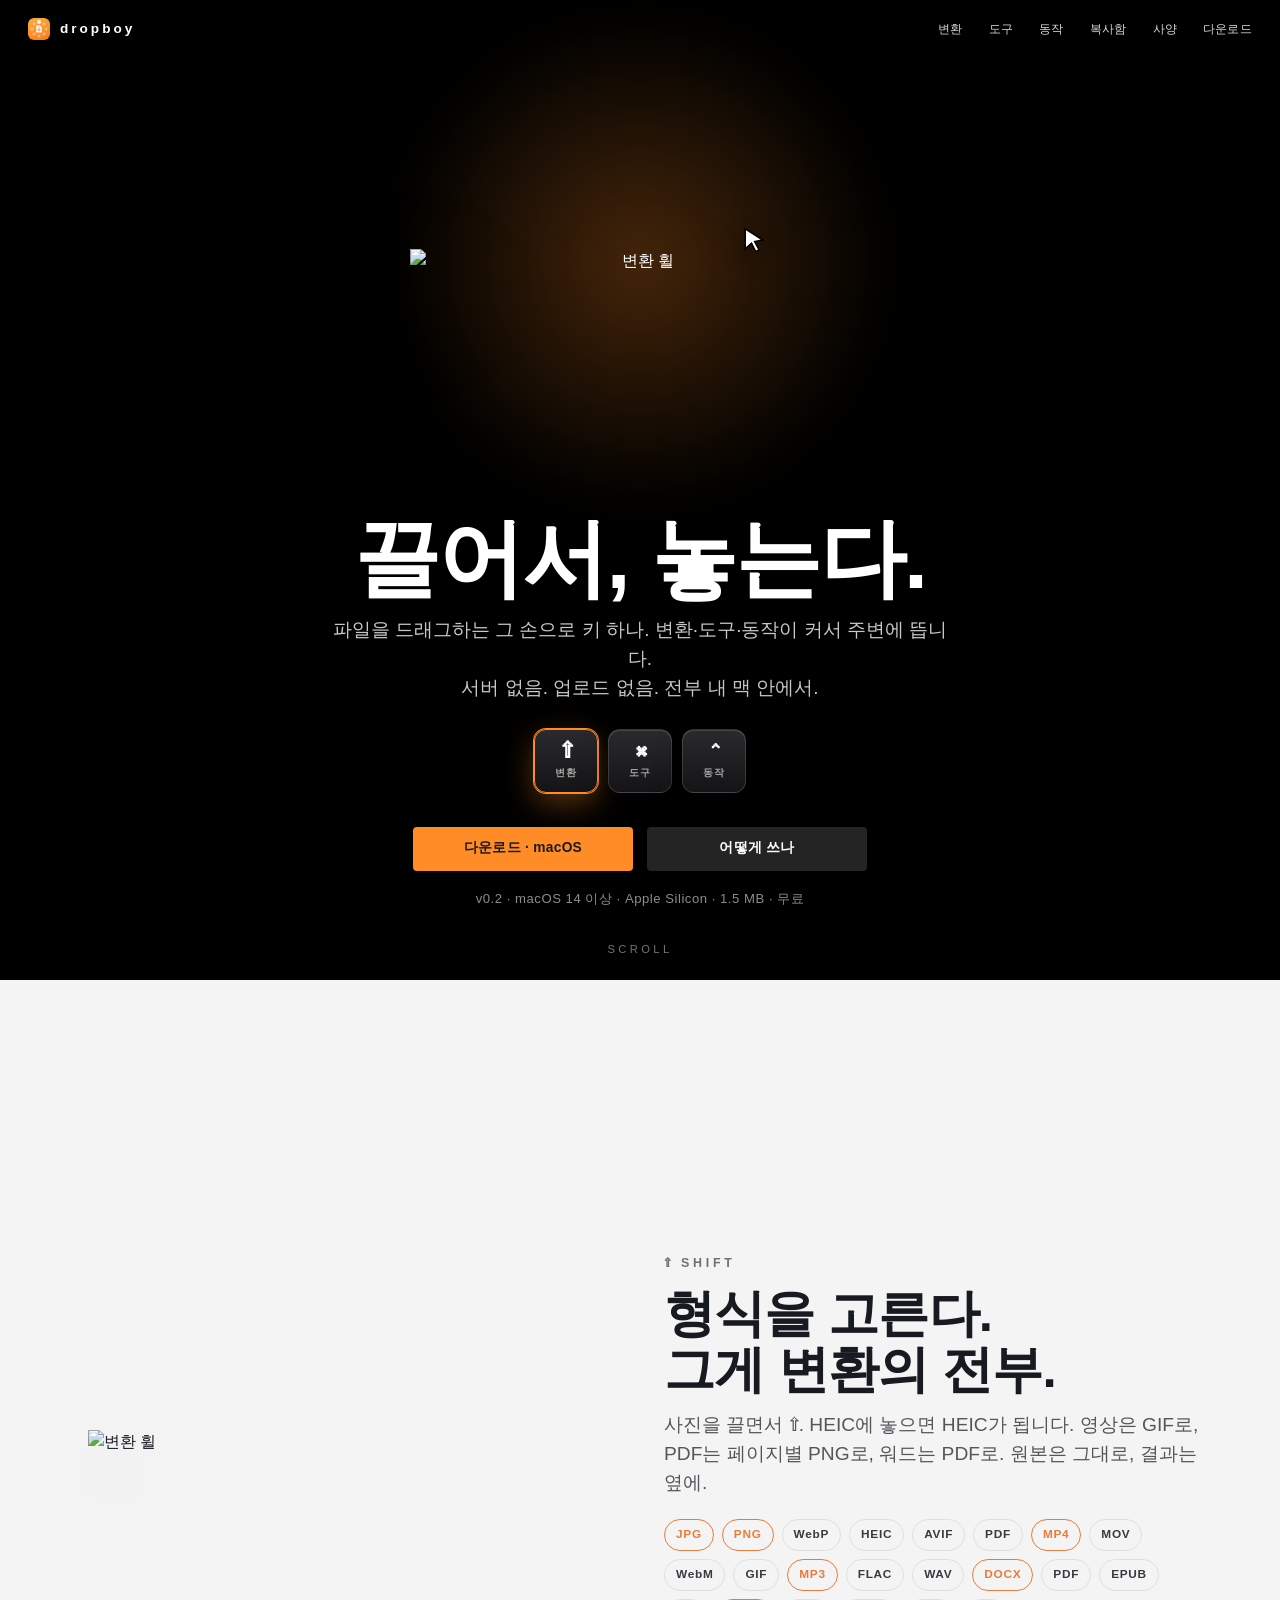
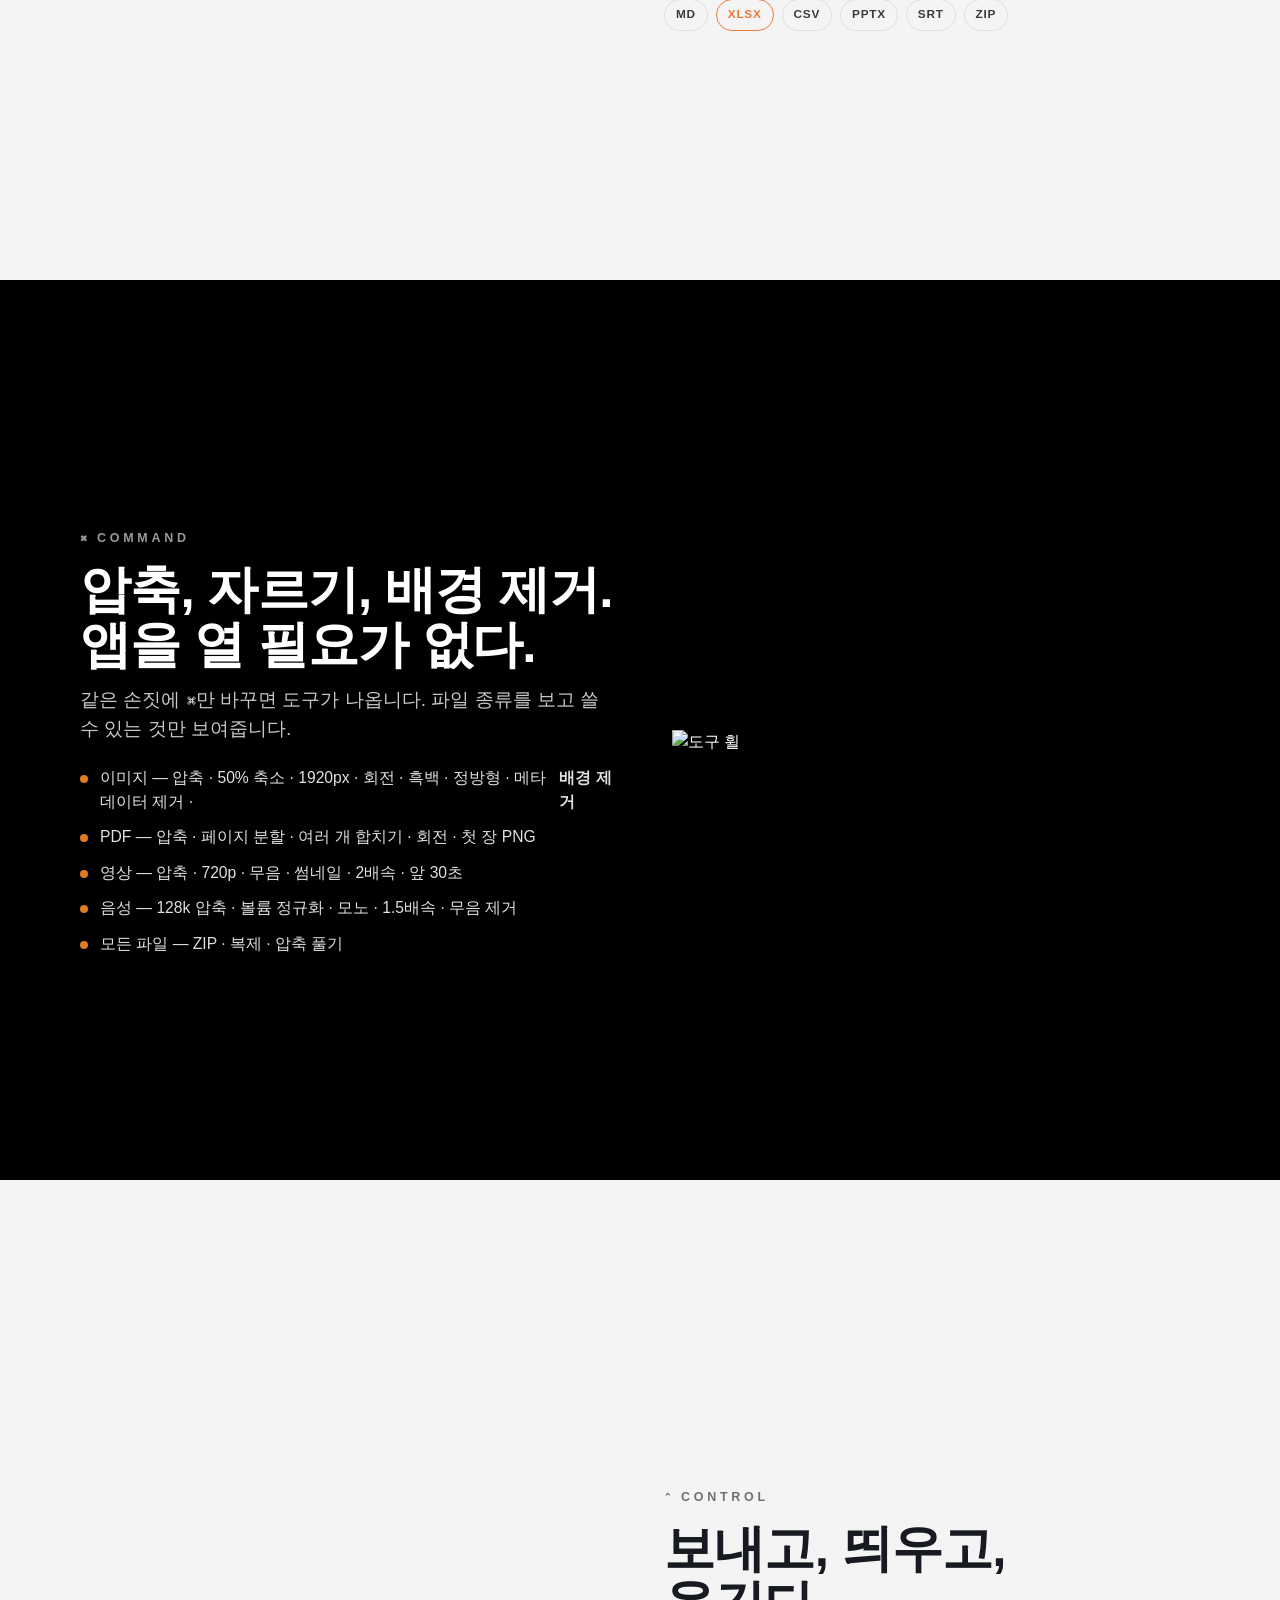
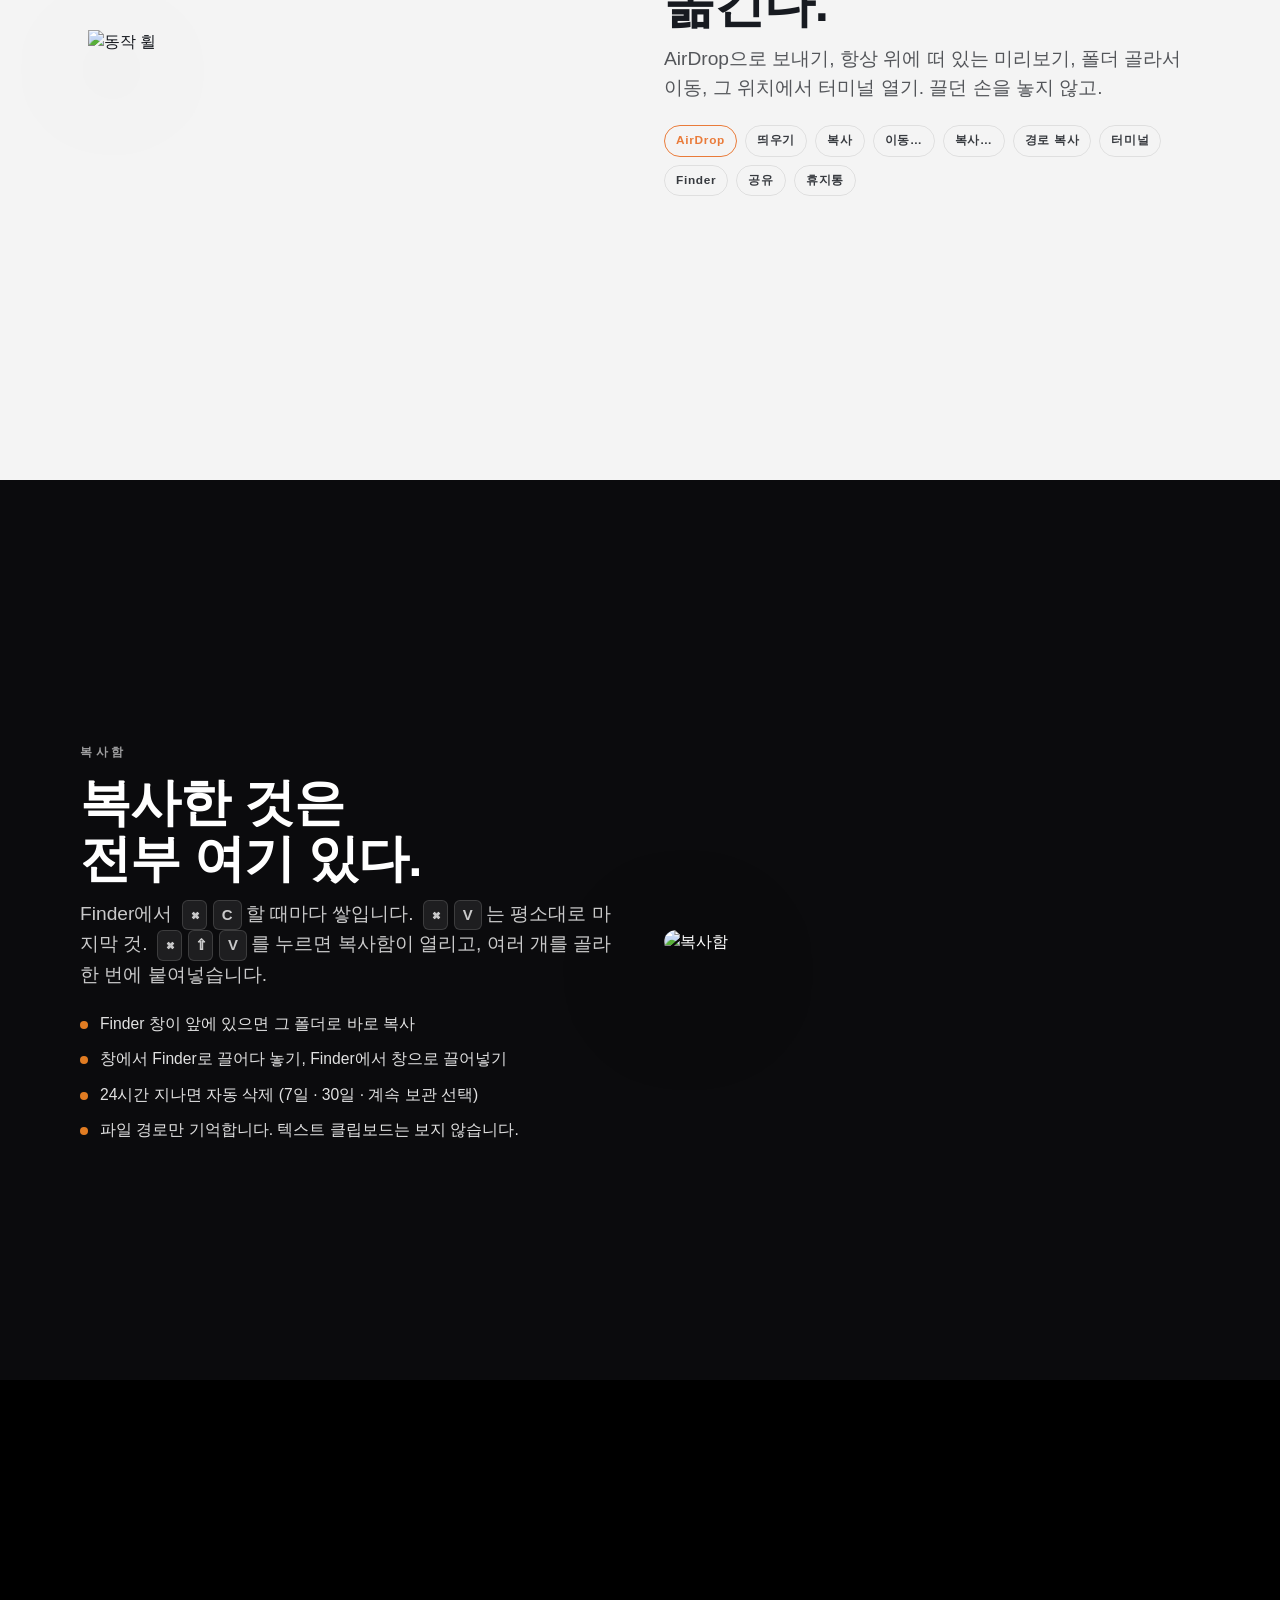
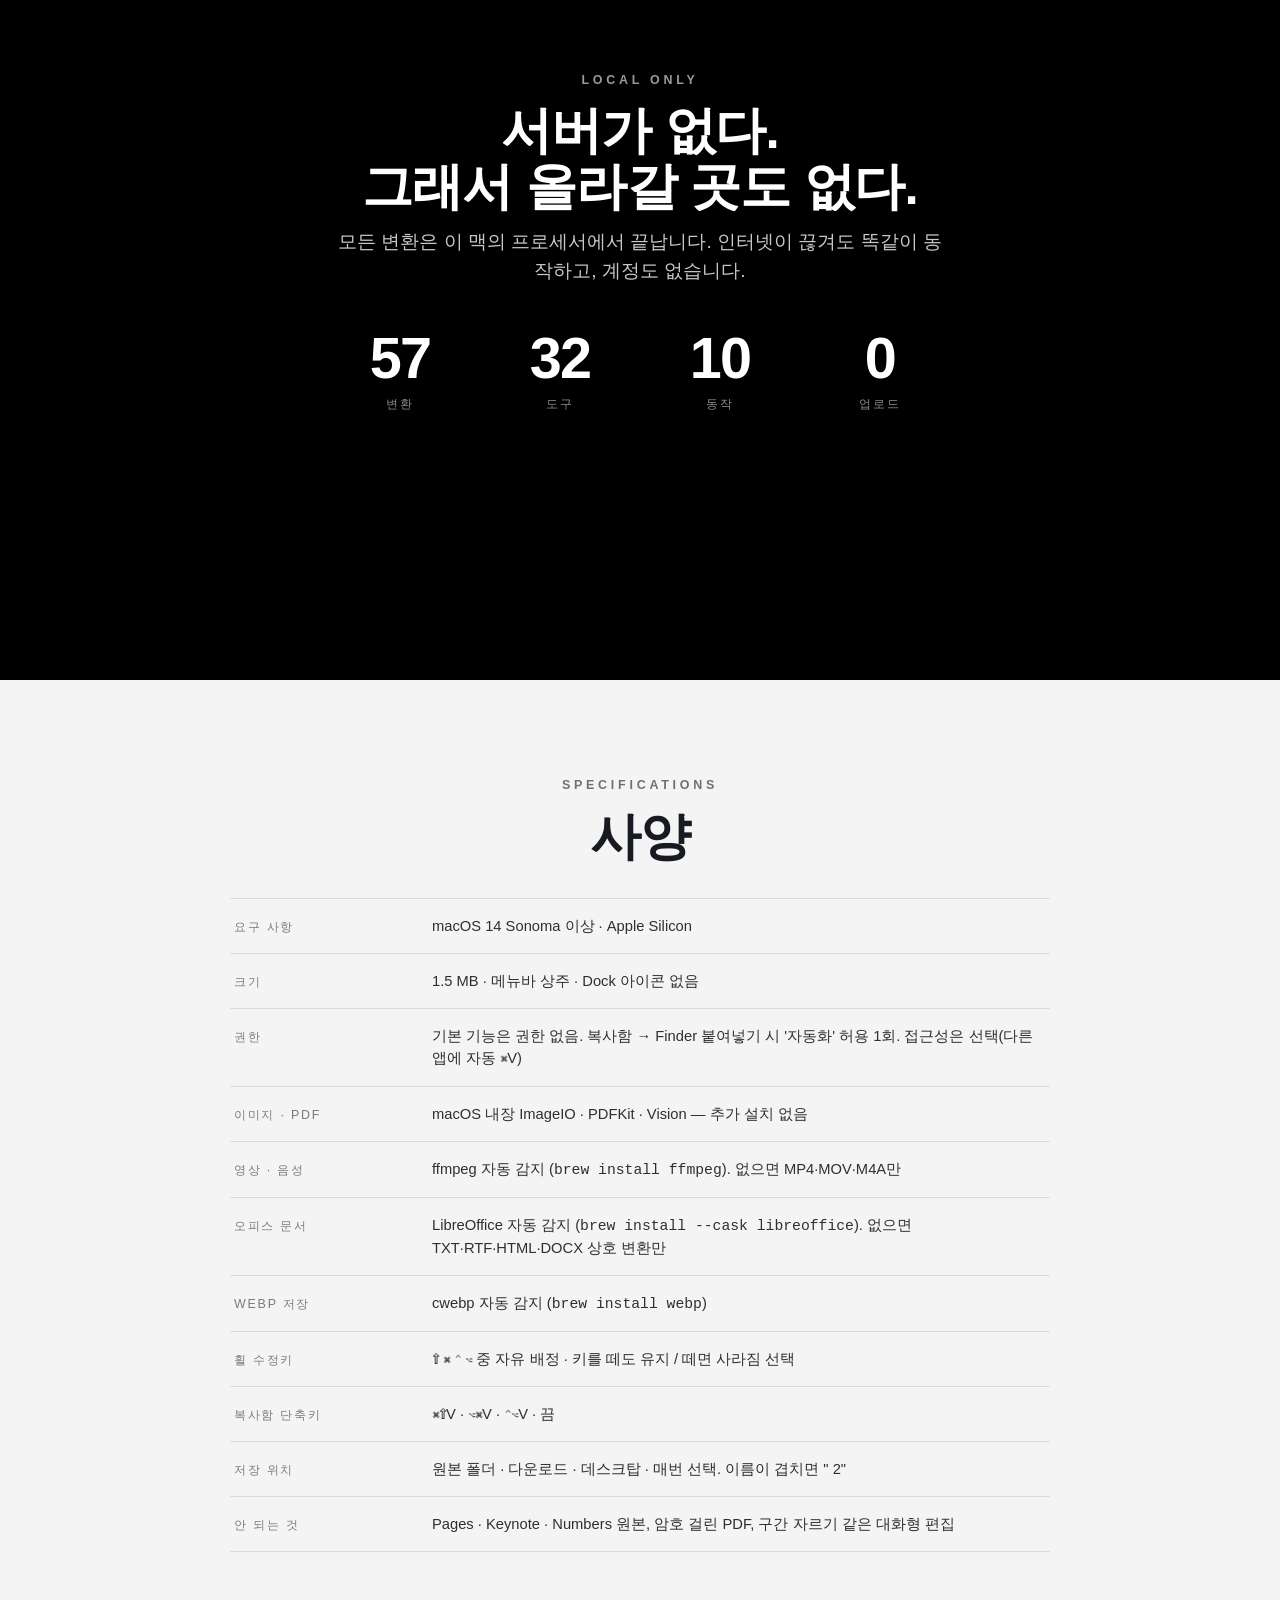
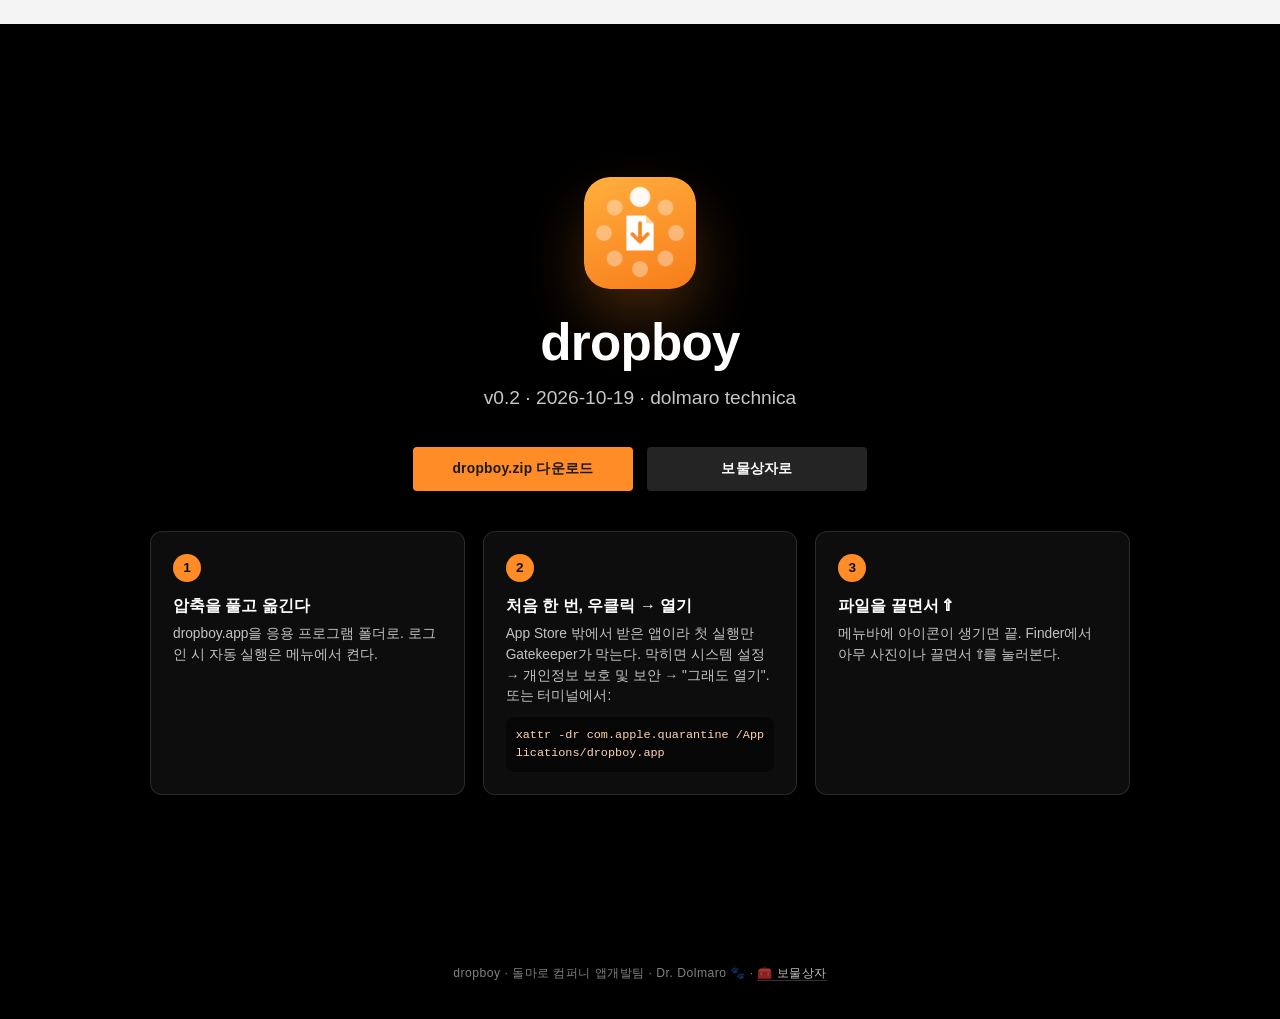
==== dropboy/index.html @ ef018e93 "add dropboy/index.html" ====
<!DOCTYPE html>
<html lang="ko">
<head>
<meta charset="UTF-8">
<meta name="viewport" content="width=device-width, initial-scale=1.0">
<meta name="robots" content="noindex">
<title>dropboy — 끌어서, 놓는다</title>
<meta name="description" content="파일을 끌면서 키 하나. 변환·도구·동작이 커서 주변에 뜨는 macOS 앱. 전부 내 맥 안에서.">
<link rel="icon" href="icon.png">
<style>
:root{
  --bg:#000;--bg2:#0b0b0d;--paper:#f4f4f4;--ink:#171a20;--ink-soft:#5c5e62;--white:#fff;--white-soft:rgba(255,255,255,.72);
  --accent:#ff8c26;--accent-deep:#e8671a;--line:rgba(255,255,255,.12);--line-dark:rgba(0,0,0,.1);
  --radius:4px;
}
*{box-sizing:border-box;margin:0;padding:0}
html{scroll-behavior:smooth}
body{font-family:-apple-system,BlinkMacSystemFont,"Apple SD Gothic Neo","Pretendard","Helvetica Neue",Arial,sans-serif;background:var(--bg);color:var(--white);-webkit-font-smoothing:antialiased;line-height:1.5;overflow-x:hidden}
a{color:inherit;text-decoration:none}
img{display:block;max-width:100%}

/* nav */
nav{position:fixed;top:0;left:0;right:0;z-index:50;display:flex;align-items:center;justify-content:space-between;padding:18px 28px;mix-blend-mode:difference;color:#fff}
nav .brand{font-weight:600;letter-spacing:.22em;font-size:.85rem;text-transform:lowercase;display:flex;align-items:center;gap:10px}
nav .brand img{width:22px;height:22px;border-radius:6px;mix-blend-mode:normal}
nav .links{display:flex;gap:26px;font-size:.78rem;font-weight:500;letter-spacing:.02em}
nav .links a{opacity:.85}nav .links a:hover{opacity:1}
@media(max-width:720px){nav .links{display:none}}

/* sections */
section{position:relative;min-height:100vh;min-height:100svh;display:flex;flex-direction:column;align-items:center;justify-content:center;padding:96px 24px 72px;text-align:center;overflow:hidden}
section.light{background:var(--paper);color:var(--ink)}
section.dark{background:var(--bg)}
section.dark2{background:var(--bg2)}
.eyebrow{font-size:.78rem;letter-spacing:.3em;text-transform:uppercase;font-weight:600;opacity:.6;margin-bottom:14px}
h1{font-size:clamp(2.6rem,7vw,5.4rem);font-weight:600;letter-spacing:-.02em;line-height:1.02}
h2{font-size:clamp(1.9rem,4.4vw,3.2rem);font-weight:600;letter-spacing:-.015em;line-height:1.08}
.sub{font-size:clamp(1rem,1.6vw,1.2rem);font-weight:400;opacity:.78;margin-top:14px;max-width:620px}
.light .sub{opacity:.72}
.meta{margin-top:18px;font-size:.82rem;letter-spacing:.04em;opacity:.55}

/* buttons */
.btns{display:flex;gap:14px;margin-top:34px;flex-wrap:wrap;justify-content:center}
.btn{display:inline-flex;align-items:center;justify-content:center;min-width:220px;height:44px;padding:0 26px;border-radius:var(--radius);font-size:.86rem;font-weight:600;letter-spacing:.02em;transition:transform .15s ease,background .15s ease,opacity .15s ease}
.btn:hover{transform:translateY(-1px)}
.btn.primary{background:var(--accent);color:#1a1a1a}.btn.primary:hover{background:#ffa14d}
.btn.ghost{background:rgba(255,255,255,.14);color:#fff;backdrop-filter:blur(8px)}.btn.ghost:hover{background:rgba(255,255,255,.22)}
.light .btn.ghost{background:rgba(23,26,32,.08);color:var(--ink)}.light .btn.ghost:hover{background:rgba(23,26,32,.14)}
.light .btn.primary{color:#fff;background:var(--accent-deep)}

/* hero */
#hero{justify-content:flex-start;padding-top:0}
#hero .stage{position:relative;width:100%;max-width:1100px;height:58vh;min-height:360px;display:flex;align-items:center;justify-content:center}
#hero .glow{position:absolute;inset:auto;width:60vmin;height:60vmin;border-radius:50%;background:radial-gradient(circle,rgba(255,140,38,.28),rgba(255,140,38,0) 65%);filter:blur(20px);animation:breathe 6s ease-in-out infinite}
#hero .wheel{width:min(62vmin,460px);filter:drop-shadow(0 40px 60px rgba(0,0,0,.6));animation:float 7s ease-in-out infinite}
#hero .cursor{position:absolute;width:30px;height:30px;left:calc(50% + 11vmin);top:calc(50% - 4vmin);filter:drop-shadow(0 6px 10px rgba(0,0,0,.5));animation:float 7s ease-in-out infinite}
#hero .copy{margin-top:-8px}
#hero .keys{display:flex;gap:10px;justify-content:center;margin-top:26px}
.key{display:inline-flex;flex-direction:column;align-items:center;justify-content:center;width:64px;height:64px;border-radius:12px;background:linear-gradient(180deg,#2a2a2e,#141416);border:1px solid rgba(255,255,255,.14);box-shadow:0 10px 24px rgba(0,0,0,.5),inset 0 1px 0 rgba(255,255,255,.12);font-weight:600}
.key b{font-size:1.4rem;line-height:1}.key span{font-size:.62rem;letter-spacing:.14em;opacity:.6;margin-top:4px}
.key.on{border-color:var(--accent);box-shadow:0 0 0 1px var(--accent),0 10px 30px rgba(255,140,38,.35)}
.scrollhint{position:absolute;bottom:22px;left:50%;transform:translateX(-50%);font-size:.7rem;letter-spacing:.3em;opacity:.45;animation:nudge 2s ease-in-out infinite}
@keyframes float{0%,100%{transform:translateY(0)}50%{transform:translateY(-14px)}}
@keyframes breathe{0%,100%{transform:scale(1);opacity:.8}50%{transform:scale(1.15);opacity:1}}
@keyframes nudge{0%,100%{transform:translate(-50%,0)}50%{transform:translate(-50%,6px)}}

/* feature rows */
.row{display:grid;grid-template-columns:1fr 1fr;gap:48px;align-items:center;max-width:1120px;width:100%;text-align:left}
.row.flip .art{order:2}
.row .art{display:flex;justify-content:center}
.row .art img{width:min(100%,520px);filter:drop-shadow(0 30px 50px rgba(0,0,0,.55))}
.light .row .art img{filter:drop-shadow(0 30px 50px rgba(0,0,0,.25))}
.row .txt .eyebrow{text-align:left}
.chips{display:flex;flex-wrap:wrap;gap:8px;margin-top:22px}
.chip{font-size:.74rem;font-weight:600;letter-spacing:.06em;padding:6px 11px;border-radius:999px;border:1px solid var(--line);opacity:.85}
.light .chip{border-color:var(--line-dark)}
.chip.hot{border-color:var(--accent);color:var(--accent)}
.light .chip.hot{color:var(--accent-deep);border-color:var(--accent-deep)}
.list{margin-top:22px;display:grid;gap:12px;font-size:.98rem}
.list li{list-style:none;display:flex;gap:12px;align-items:flex-start;opacity:.88}
.list li::before{content:"";flex:none;width:8px;height:8px;border-radius:50%;background:var(--accent);margin-top:9px}
@media(max-width:860px){.row{grid-template-columns:1fr;gap:28px;text-align:center}.row.flip .art{order:0}.row .txt .eyebrow{text-align:center}.chips,.btns{justify-content:center}.list li{justify-content:center;text-align:left}}

/* shelf section */
#shelf .art img{width:min(100%,640px);border-radius:14px;filter:drop-shadow(0 30px 60px rgba(0,0,0,.6))}
.combo{display:inline-flex;gap:6px;align-items:center;margin:0 4px;vertical-align:middle}
.combo kbd{font-family:inherit;font-size:.78em;font-weight:600;padding:3px 8px;border-radius:6px;background:rgba(255,255,255,.1);border:1px solid rgba(255,255,255,.18)}
.light .combo kbd{background:rgba(0,0,0,.06);border-color:rgba(0,0,0,.14)}

/* stats */
.stats{display:grid;grid-template-columns:repeat(4,1fr);gap:20px;max-width:980px;width:100%;margin-top:44px}
.stat b{display:block;font-size:clamp(2.2rem,5vw,3.6rem);font-weight:600;letter-spacing:-.03em;line-height:1}
.stat span{display:block;margin-top:8px;font-size:.78rem;letter-spacing:.16em;text-transform:uppercase;opacity:.55}
@media(max-width:640px){.stats{grid-template-columns:repeat(2,1fr)}}

/* spec table */
.spec{max-width:820px;width:100%;margin-top:34px;text-align:left;border-top:1px solid var(--line)}
.light .spec{border-color:var(--line-dark)}
.spec div{display:grid;grid-template-columns:180px 1fr;gap:18px;padding:16px 4px;border-bottom:1px solid var(--line);font-size:.92rem}
.light .spec div{border-color:var(--line-dark)}
.spec dt{opacity:.55;font-size:.78rem;letter-spacing:.14em;text-transform:uppercase;padding-top:3px}
.spec dd{opacity:.9}
@media(max-width:560px){.spec div{grid-template-columns:1fr;gap:4px}}

/* install */
.steps{display:grid;grid-template-columns:repeat(3,1fr);gap:18px;max-width:980px;width:100%;margin-top:40px;text-align:left}
.step{padding:22px;border-radius:12px;background:rgba(255,255,255,.05);border:1px solid var(--line)}
.step i{font-style:normal;display:inline-block;width:28px;height:28px;border-radius:50%;background:var(--accent);color:#111;font-weight:700;text-align:center;line-height:28px;font-size:.85rem}
.step h4{margin:12px 0 6px;font-size:1rem}
.step p{font-size:.86rem;opacity:.75}
.step code{display:block;margin-top:10px;font-size:.74rem;padding:10px;border-radius:8px;background:rgba(0,0,0,.5);color:#ffd4ad;word-break:break-all;user-select:all}
@media(max-width:800px){.steps{grid-template-columns:1fr}}

/* reveal */
.reveal{opacity:0;transform:translateY(22px);transition:opacity .8s ease,transform .8s ease}
.reveal.in{opacity:1;transform:none}

footer{background:#000;color:rgba(255,255,255,.5);font-size:.76rem;text-align:center;padding:40px 24px;letter-spacing:.04em}
footer a{color:rgba(255,255,255,.75);border-bottom:1px solid rgba(255,255,255,.2)}
</style>
</head>
<body>

<nav>
  <a class="brand" href="#hero"><img src="icon.png" alt="">dropboy</a>
  <div class="links">
    <a href="#convert">변환</a><a href="#tools">도구</a><a href="#actions">동작</a><a href="#shelf">복사함</a><a href="#spec">사양</a><a href="#download">다운로드</a>
  </div>
</nav>

<section id="hero" class="dark">
  <div class="stage">
    <div class="glow"></div>
    <img class="wheel" src="wheel_convert.png" alt="변환 휠">
    <svg class="cursor" viewBox="0 0 24 24" fill="#fff" stroke="#000" stroke-width="1.2"><path d="M5 3l14 9-6.5 1.2L16 20l-2.6 1.2-3.4-6.7L5 19z"/></svg>
  </div>
  <div class="copy">
    <h1>끌어서, 놓는다.</h1>
    <p class="sub">파일을 드래그하는 그 손으로 키 하나. 변환·도구·동작이 커서 주변에 뜹니다.<br>서버 없음. 업로드 없음. 전부 내 맥 안에서.</p>
    <div class="keys">
      <div class="key on"><b>⇧</b><span>변환</span></div>
      <div class="key"><b>⌘</b><span>도구</span></div>
      <div class="key"><b>⌃</b><span>동작</span></div>
    </div>
    <div class="btns">
      <a class="btn primary" href="dropboy.zip" download>다운로드 · macOS</a>
      <a class="btn ghost" href="#convert">어떻게 쓰나</a>
    </div>
    <div class="meta">v0.2 · macOS 14 이상 · Apple Silicon · 1.5 MB · 무료</div>
  </div>
  <div class="scrollhint">SCROLL</div>
</section>

<section id="convert" class="light">
  <div class="row reveal">
    <div class="art"><img src="wheel_convert.png" alt="변환 휠"></div>
    <div class="txt">
      <div class="eyebrow">⇧ Shift</div>
      <h2>형식을 고른다.<br>그게 변환의 전부.</h2>
      <p class="sub">사진을 끌면서 ⇧. HEIC에 놓으면 HEIC가 됩니다. 영상은 GIF로, PDF는 페이지별 PNG로, 워드는 PDF로. 원본은 그대로, 결과는 옆에.</p>
      <div class="chips">
        <span class="chip hot">JPG</span><span class="chip hot">PNG</span><span class="chip">WebP</span><span class="chip">HEIC</span><span class="chip">AVIF</span><span class="chip">PDF</span>
        <span class="chip hot">MP4</span><span class="chip">MOV</span><span class="chip">WebM</span><span class="chip">GIF</span><span class="chip hot">MP3</span><span class="chip">FLAC</span><span class="chip">WAV</span>
        <span class="chip hot">DOCX</span><span class="chip">PDF</span><span class="chip">EPUB</span><span class="chip">MD</span><span class="chip hot">XLSX</span><span class="chip">CSV</span><span class="chip">PPTX</span><span class="chip">SRT</span><span class="chip">ZIP</span>
      </div>
    </div>
  </div>
</section>

<section id="tools" class="dark">
  <div class="row flip reveal">
    <div class="art"><img src="wheel_tools.png" alt="도구 휠"></div>
    <div class="txt">
      <div class="eyebrow">⌘ Command</div>
      <h2>압축, 자르기, 배경 제거.<br>앱을 열 필요가 없다.</h2>
      <p class="sub">같은 손짓에 ⌘만 바꾸면 도구가 나옵니다. 파일 종류를 보고 쓸 수 있는 것만 보여줍니다.</p>
      <ul class="list">
        <li>이미지 — 압축 · 50% 축소 · 1920px · 회전 · 흑백 · 정방형 · 메타데이터 제거 · <b>배경 제거</b></li>
        <li>PDF — 압축 · 페이지 분할 · 여러 개 합치기 · 회전 · 첫 장 PNG</li>
        <li>영상 — 압축 · 720p · 무음 · 썸네일 · 2배속 · 앞 30초</li>
        <li>음성 — 128k 압축 · 볼륨 정규화 · 모노 · 1.5배속 · 무음 제거</li>
        <li>모든 파일 — ZIP · 복제 · 압축 풀기</li>
      </ul>
    </div>
  </div>
</section>

<section id="actions" class="light">
  <div class="row reveal">
    <div class="art"><img src="wheel_actions.png" alt="동작 휠"></div>
    <div class="txt">
      <div class="eyebrow">⌃ Control</div>
      <h2>보내고, 띄우고,<br>옮긴다.</h2>
      <p class="sub">AirDrop으로 보내기, 항상 위에 떠 있는 미리보기, 폴더 골라서 이동, 그 위치에서 터미널 열기. 끌던 손을 놓지 않고.</p>
      <div class="chips">
        <span class="chip hot">AirDrop</span><span class="chip">띄우기</span><span class="chip">복사</span><span class="chip">이동…</span><span class="chip">복사…</span><span class="chip">경로 복사</span><span class="chip">터미널</span><span class="chip">Finder</span><span class="chip">공유</span><span class="chip">휴지통</span>
      </div>
    </div>
  </div>
</section>

<section id="shelf" class="dark2">
  <div class="row flip reveal">
    <div class="art"><img src="shelf.png" alt="복사함"></div>
    <div class="txt">
      <div class="eyebrow">복사함</div>
      <h2>복사한 것은<br>전부 여기 있다.</h2>
      <p class="sub">Finder에서 <span class="combo"><kbd>⌘</kbd><kbd>C</kbd></span>할 때마다 쌓입니다. <span class="combo"><kbd>⌘</kbd><kbd>V</kbd></span>는 평소대로 마지막 것. <span class="combo"><kbd>⌘</kbd><kbd>⇧</kbd><kbd>V</kbd></span>를 누르면 복사함이 열리고, 여러 개를 골라 한 번에 붙여넣습니다.</p>
      <ul class="list">
        <li>Finder 창이 앞에 있으면 그 폴더로 바로 복사</li>
        <li>창에서 Finder로 끌어다 놓기, Finder에서 창으로 끌어넣기</li>
        <li>24시간 지나면 자동 삭제 (7일 · 30일 · 계속 보관 선택)</li>
        <li>파일 경로만 기억합니다. 텍스트 클립보드는 보지 않습니다.</li>
      </ul>
    </div>
  </div>
</section>

<section id="privacy" class="dark">
  <div class="reveal">
    <div class="eyebrow">Local only</div>
    <h2>서버가 없다.<br>그래서 올라갈 곳도 없다.</h2>
    <p class="sub">모든 변환은 이 맥의 프로세서에서 끝납니다. 인터넷이 끊겨도 똑같이 동작하고, 계정도 없습니다.</p>
    <div class="stats">
      <div class="stat"><b>57</b><span>변환</span></div>
      <div class="stat"><b>32</b><span>도구</span></div>
      <div class="stat"><b>10</b><span>동작</span></div>
      <div class="stat"><b>0</b><span>업로드</span></div>
    </div>
  </div>
</section>

<section id="spec" class="light">
  <div class="reveal" style="width:100%;display:flex;flex-direction:column;align-items:center">
    <div class="eyebrow">Specifications</div>
    <h2>사양</h2>
    <dl class="spec">
      <div><dt>요구 사항</dt><dd>macOS 14 Sonoma 이상 · Apple Silicon</dd></div>
      <div><dt>크기</dt><dd>1.5 MB · 메뉴바 상주 · Dock 아이콘 없음</dd></div>
      <div><dt>권한</dt><dd>기본 기능은 권한 없음. 복사함 → Finder 붙여넣기 시 '자동화' 허용 1회. 접근성은 선택(다른 앱에 자동 ⌘V)</dd></div>
      <div><dt>이미지 · PDF</dt><dd>macOS 내장 ImageIO · PDFKit · Vision — 추가 설치 없음</dd></div>
      <div><dt>영상 · 음성</dt><dd>ffmpeg 자동 감지 (<code>brew install ffmpeg</code>). 없으면 MP4·MOV·M4A만</dd></div>
      <div><dt>오피스 문서</dt><dd>LibreOffice 자동 감지 (<code>brew install --cask libreoffice</code>). 없으면 TXT·RTF·HTML·DOCX 상호 변환만</dd></div>
      <div><dt>WebP 저장</dt><dd>cwebp 자동 감지 (<code>brew install webp</code>)</dd></div>
      <div><dt>휠 수정키</dt><dd>⇧ ⌘ ⌃ ⌥ 중 자유 배정 · 키를 떼도 유지 / 떼면 사라짐 선택</dd></div>
      <div><dt>복사함 단축키</dt><dd>⌘⇧V · ⌥⌘V · ⌃⌥V · 끔</dd></div>
      <div><dt>저장 위치</dt><dd>원본 폴더 · 다운로드 · 데스크탑 · 매번 선택. 이름이 겹치면 " 2"</dd></div>
      <div><dt>안 되는 것</dt><dd>Pages · Keynote · Numbers 원본, 암호 걸린 PDF, 구간 자르기 같은 대화형 편집</dd></div>
    </dl>
  </div>
</section>

<section id="download" class="dark">
  <div class="reveal" style="width:100%;display:flex;flex-direction:column;align-items:center">
    <img src="icon.png" alt="" style="width:112px;border-radius:26px;box-shadow:0 30px 60px rgba(255,140,38,.25)">
    <h2 style="margin-top:26px">dropboy</h2>
    <p class="sub">v0.2 · 2026-10-19 · dolmaro technica</p>
    <div class="btns">
      <a class="btn primary" href="dropboy.zip" download>dropboy.zip 다운로드</a>
      <a class="btn ghost" href="../">보물상자로</a>
    </div>
    <div class="steps">
      <div class="step"><i>1</i><h4>압축을 풀고 옮긴다</h4><p>dropboy.app을 응용 프로그램 폴더로. 로그인 시 자동 실행은 메뉴에서 켠다.</p></div>
      <div class="step"><i>2</i><h4>처음 한 번, 우클릭 → 열기</h4><p>App Store 밖에서 받은 앱이라 첫 실행만 Gatekeeper가 막는다. 막히면 시스템 설정 → 개인정보 보호 및 보안 → "그래도 열기". 또는 터미널에서:</p><code>xattr -dr com.apple.quarantine /Applications/dropboy.app</code></div>
      <div class="step"><i>3</i><h4>파일을 끌면서 ⇧</h4><p>메뉴바에 아이콘이 생기면 끝. Finder에서 아무 사진이나 끌면서 ⇧를 눌러본다.</p></div>
    </div>
  </div>
</section>

<footer>dropboy · 돌마로 컴퍼니 앱개발팀 · Dr. Dolmaro 🐾 · <a href="../">🧰 보물상자</a></footer>

<script>
const io=new IntersectionObserver(es=>es.forEach(e=>{if(e.isIntersecting){e.target.classList.add('in');io.unobserve(e.target)}}),{threshold:.18});
document.querySelectorAll('.reveal').forEach(el=>io.observe(el));
// 히어로 키캡·휠 순환
const keys=[...document.querySelectorAll('#hero .key')],wheelImg=document.querySelector('#hero .wheel'),srcs=['wheel_convert.png','wheel_tools.png','wheel_actions.png'];
srcs.forEach(s=>{const i=new Image();i.src=s});
let k=0;setInterval(()=>{k=(k+1)%3;keys.forEach((el,i)=>el.classList.toggle('on',i===k));wheelImg.style.opacity=0;setTimeout(()=>{wheelImg.src=srcs[k];wheelImg.style.opacity=1},220)},3200);
wheelImg.style.transition='opacity .22s ease';
</script>
</body>
</html>
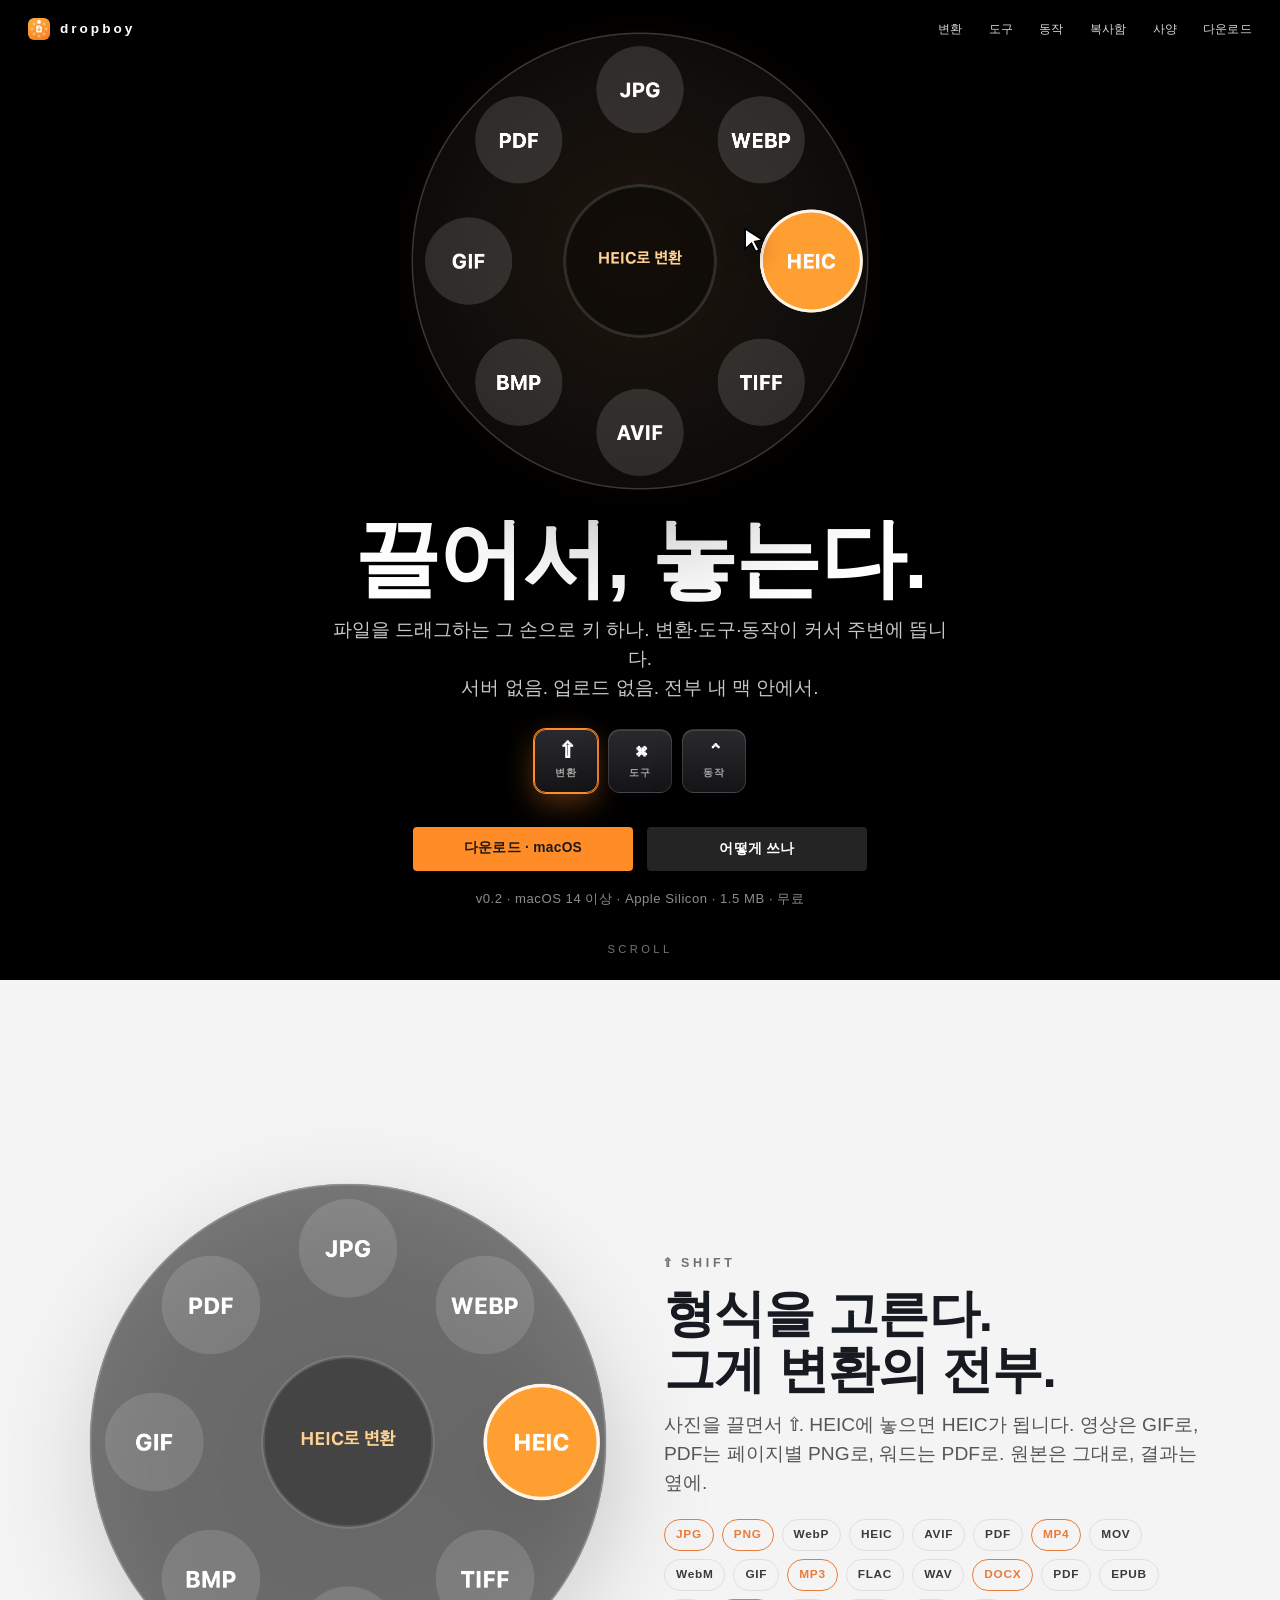
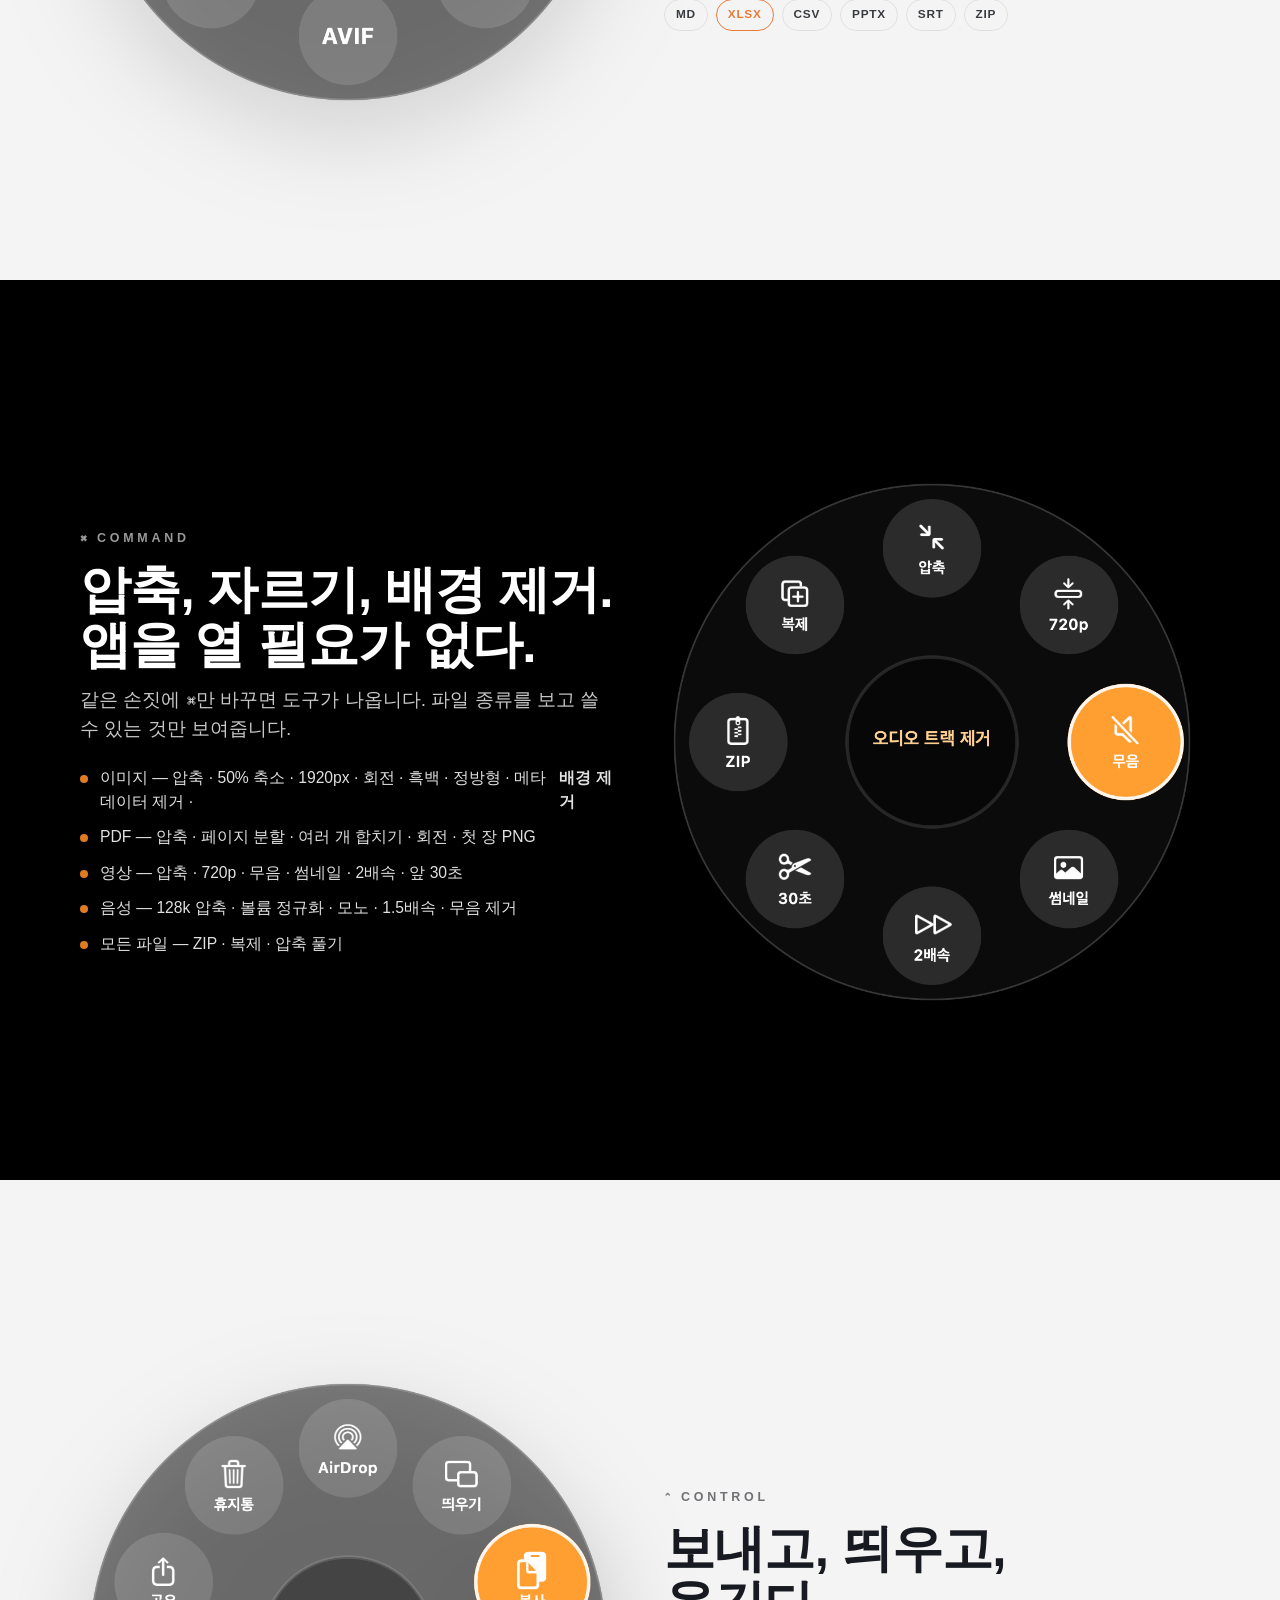
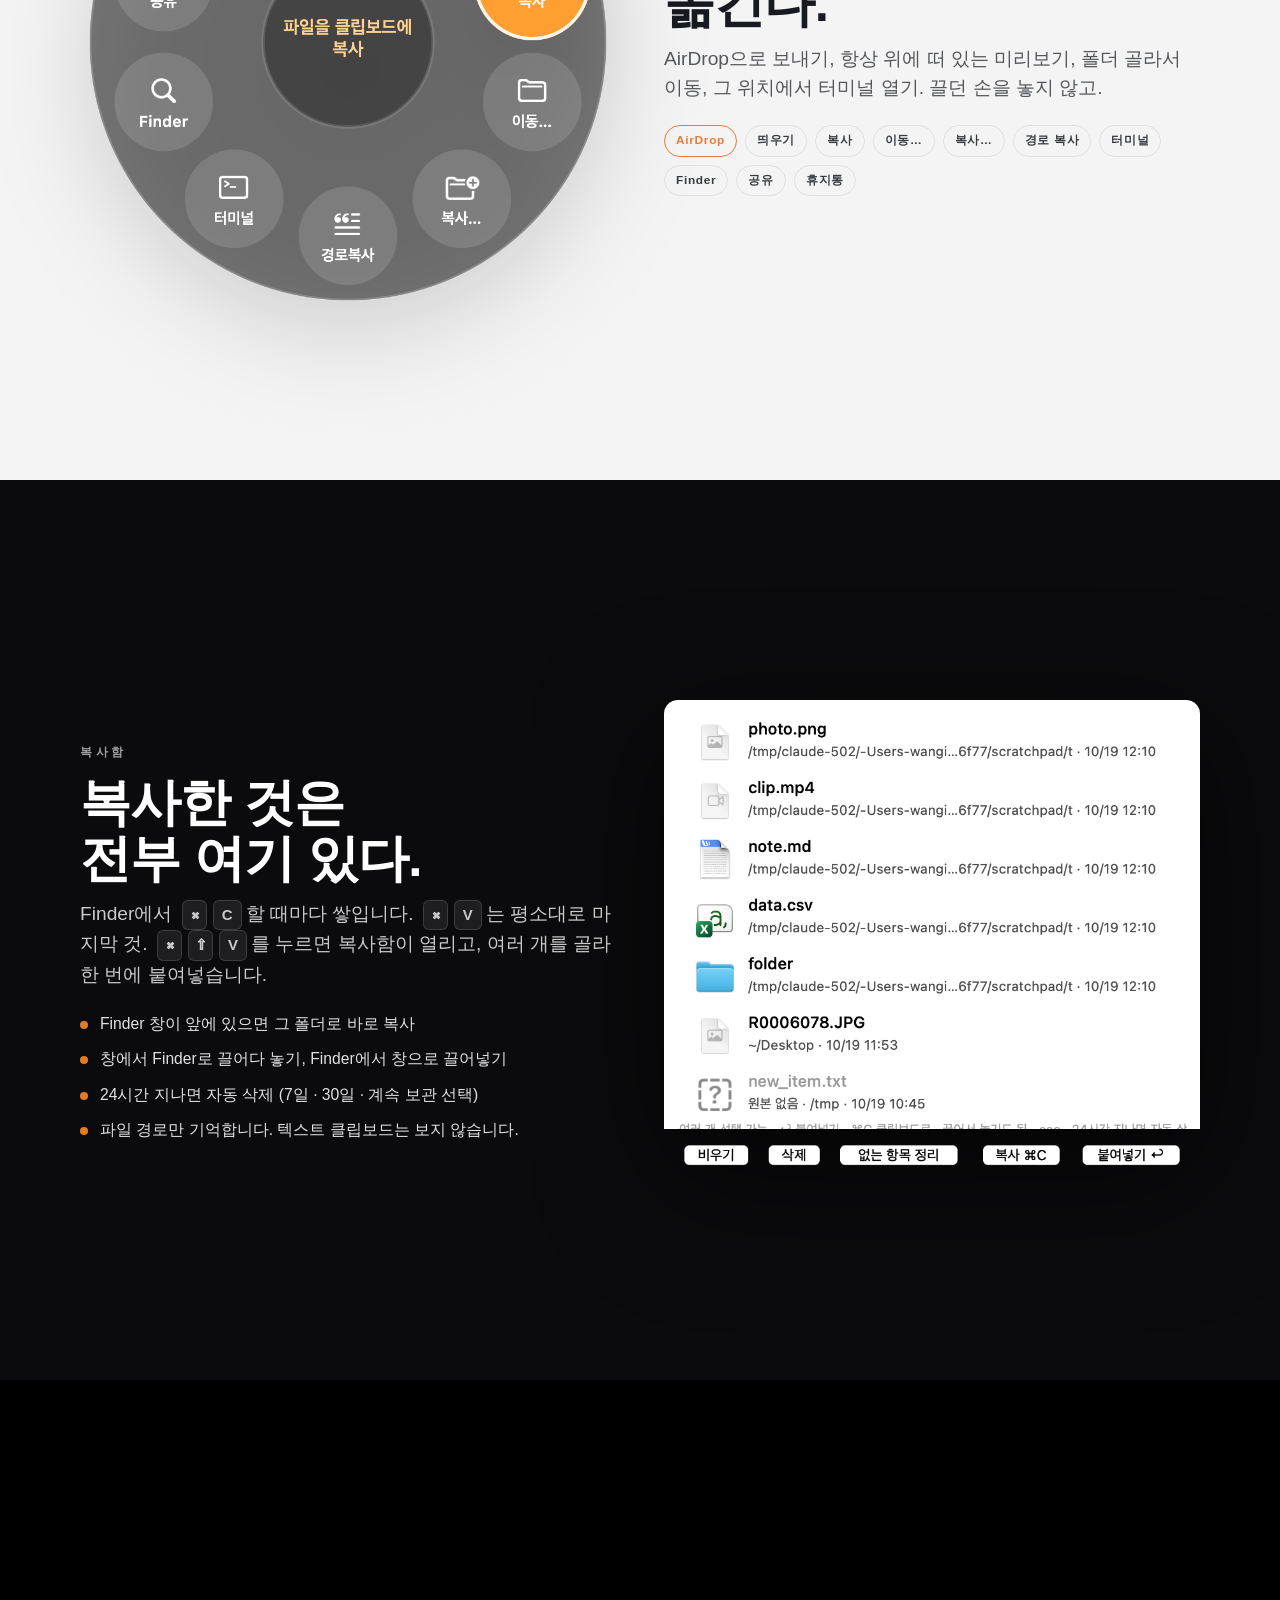
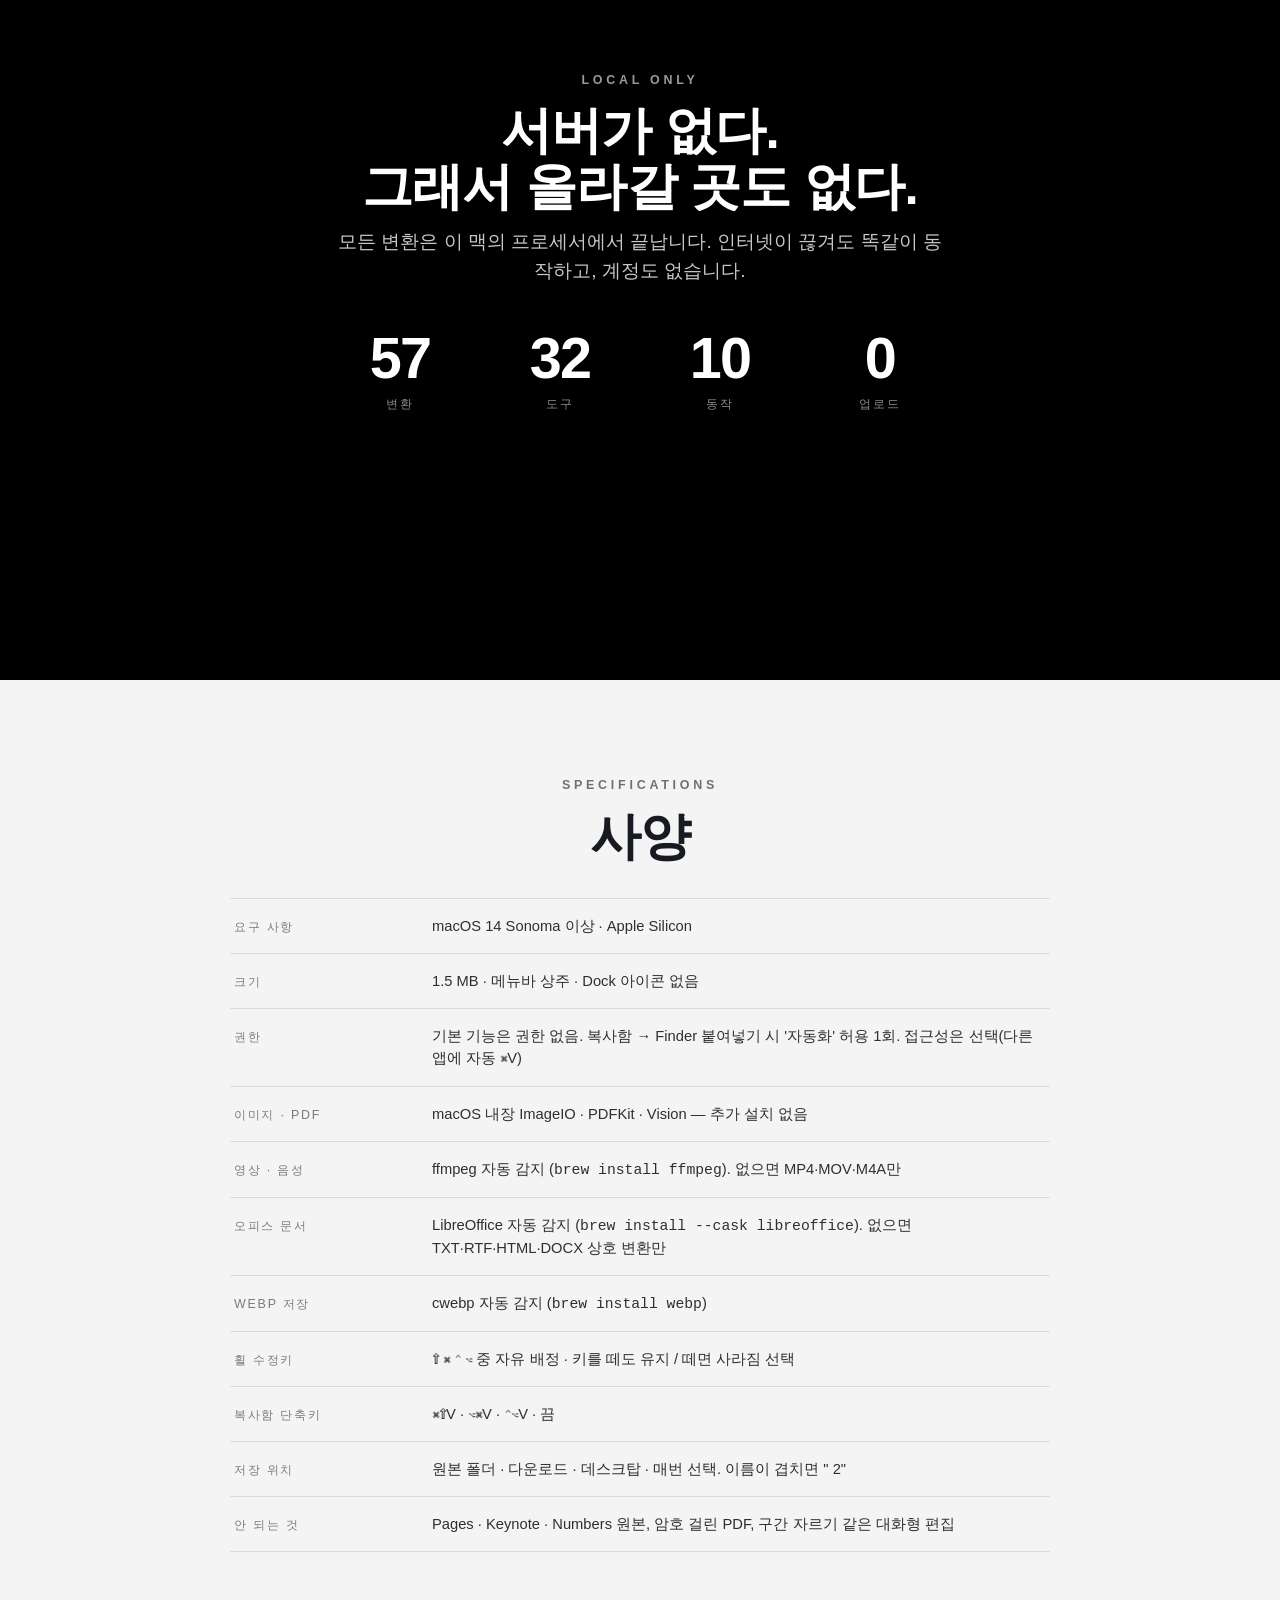
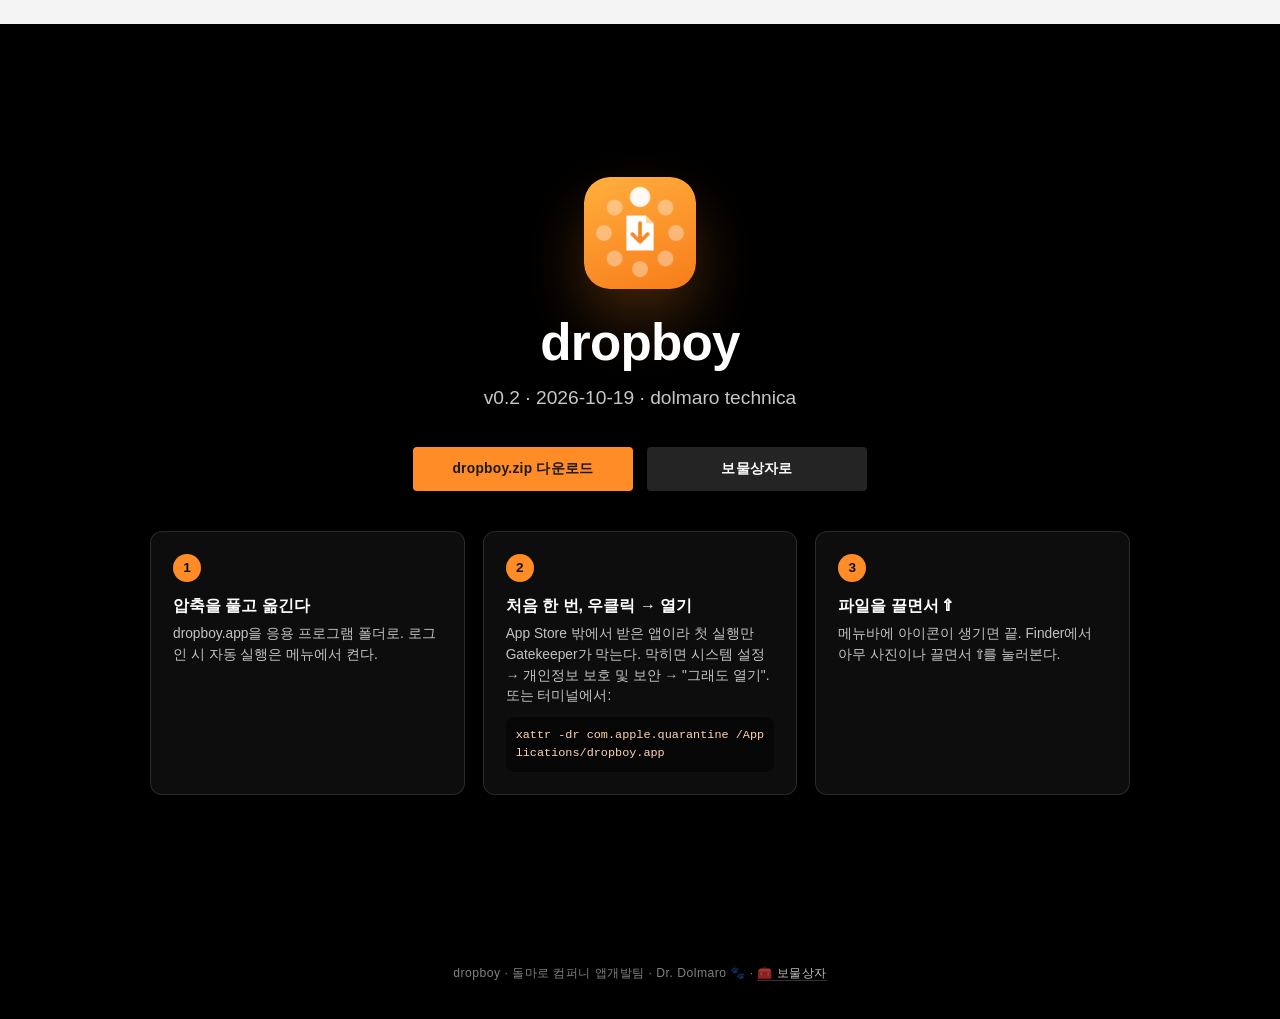
==== commit 7b5c76f9: "update dropboy/index.html" ====
--- a/dropboy/index.html
+++ b/dropboy/index.html
@@ -25,7 +25,7 @@
 nav .brand img{width:22px;height:22px;border-radius:6px;mix-blend-mode:normal}
 nav .links{display:flex;gap:26px;font-size:.78rem;font-weight:500;letter-spacing:.02em}
 nav .links a{opacity:.85}nav .links a:hover{opacity:1}
-@media(max-width:720px){nav .links{display:none}}
+@media(max-width:720px){nav .links{display:none}.sub br{display:none}}
 
 /* sections */
 section{position:relative;min-height:100vh;min-height:100svh;display:flex;flex-direction:column;align-items:center;justify-content:center;padding:96px 24px 72px;text-align:center;overflow:hidden}
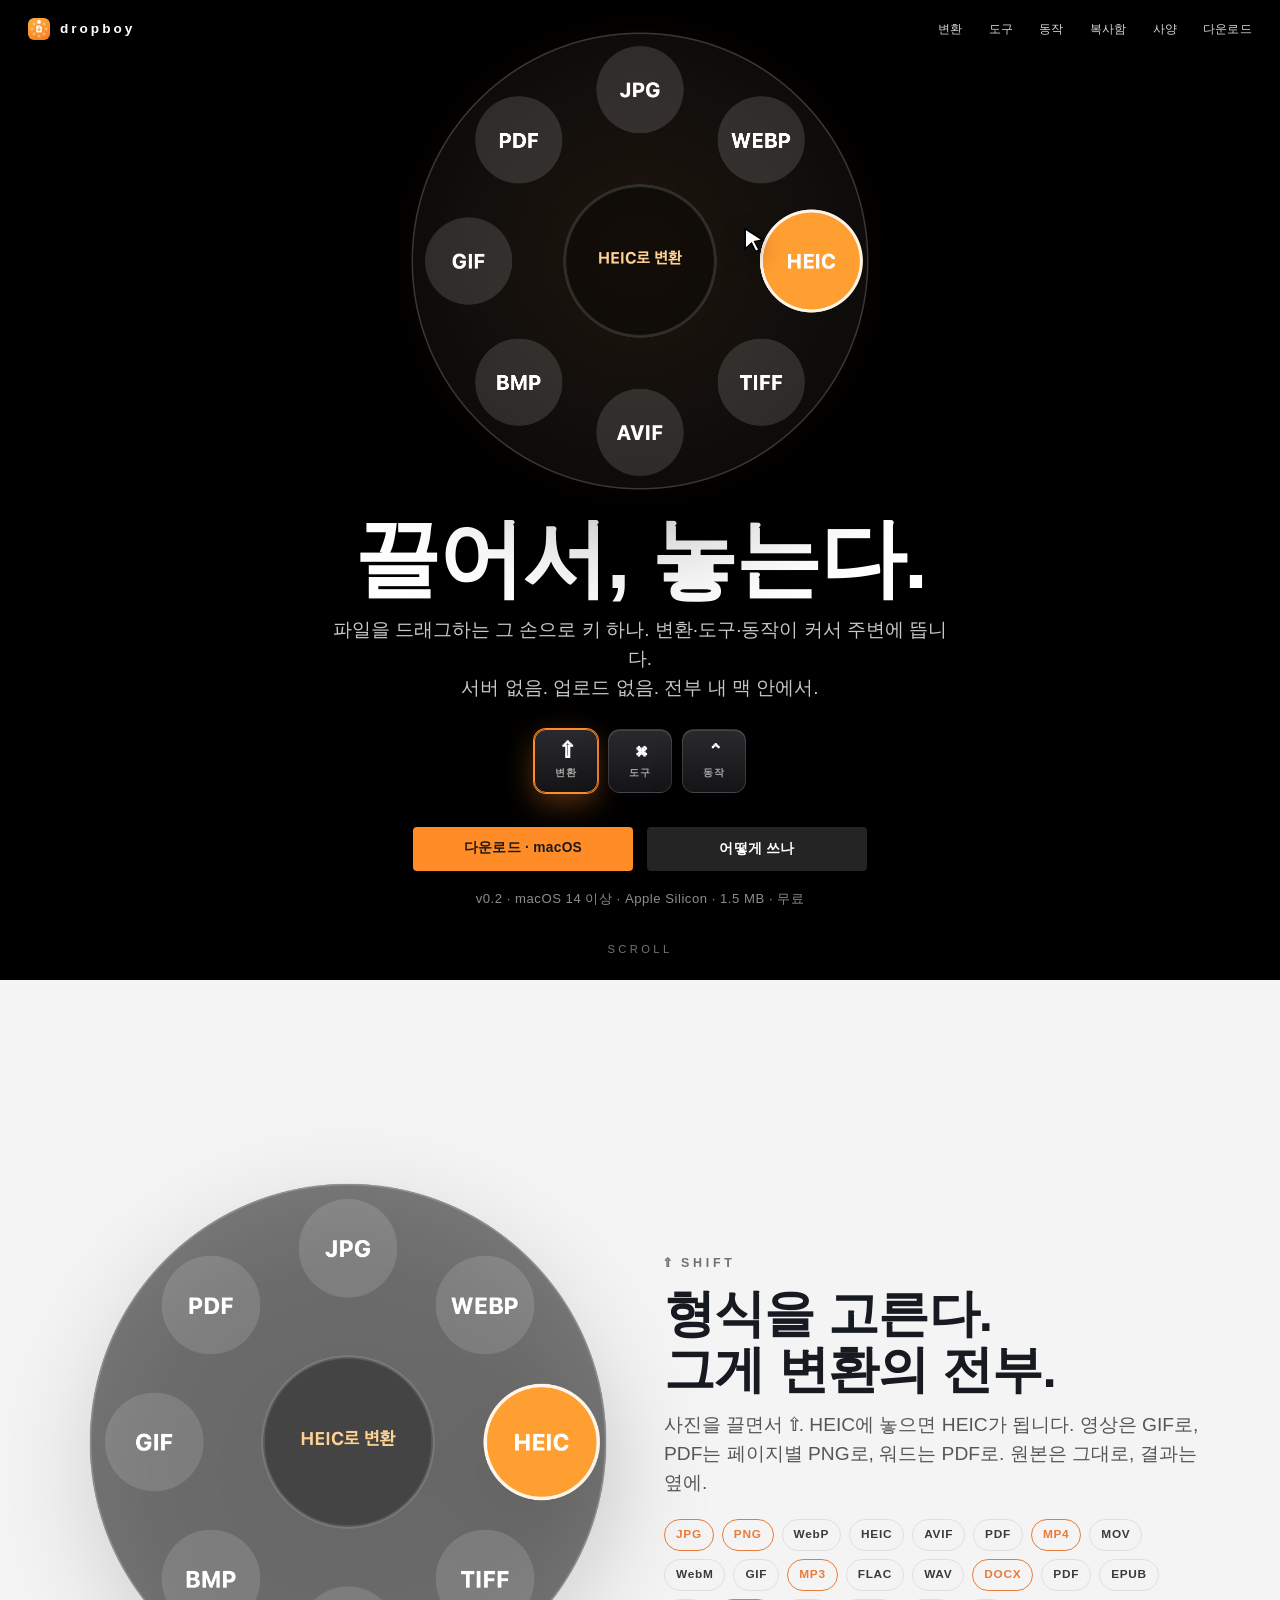
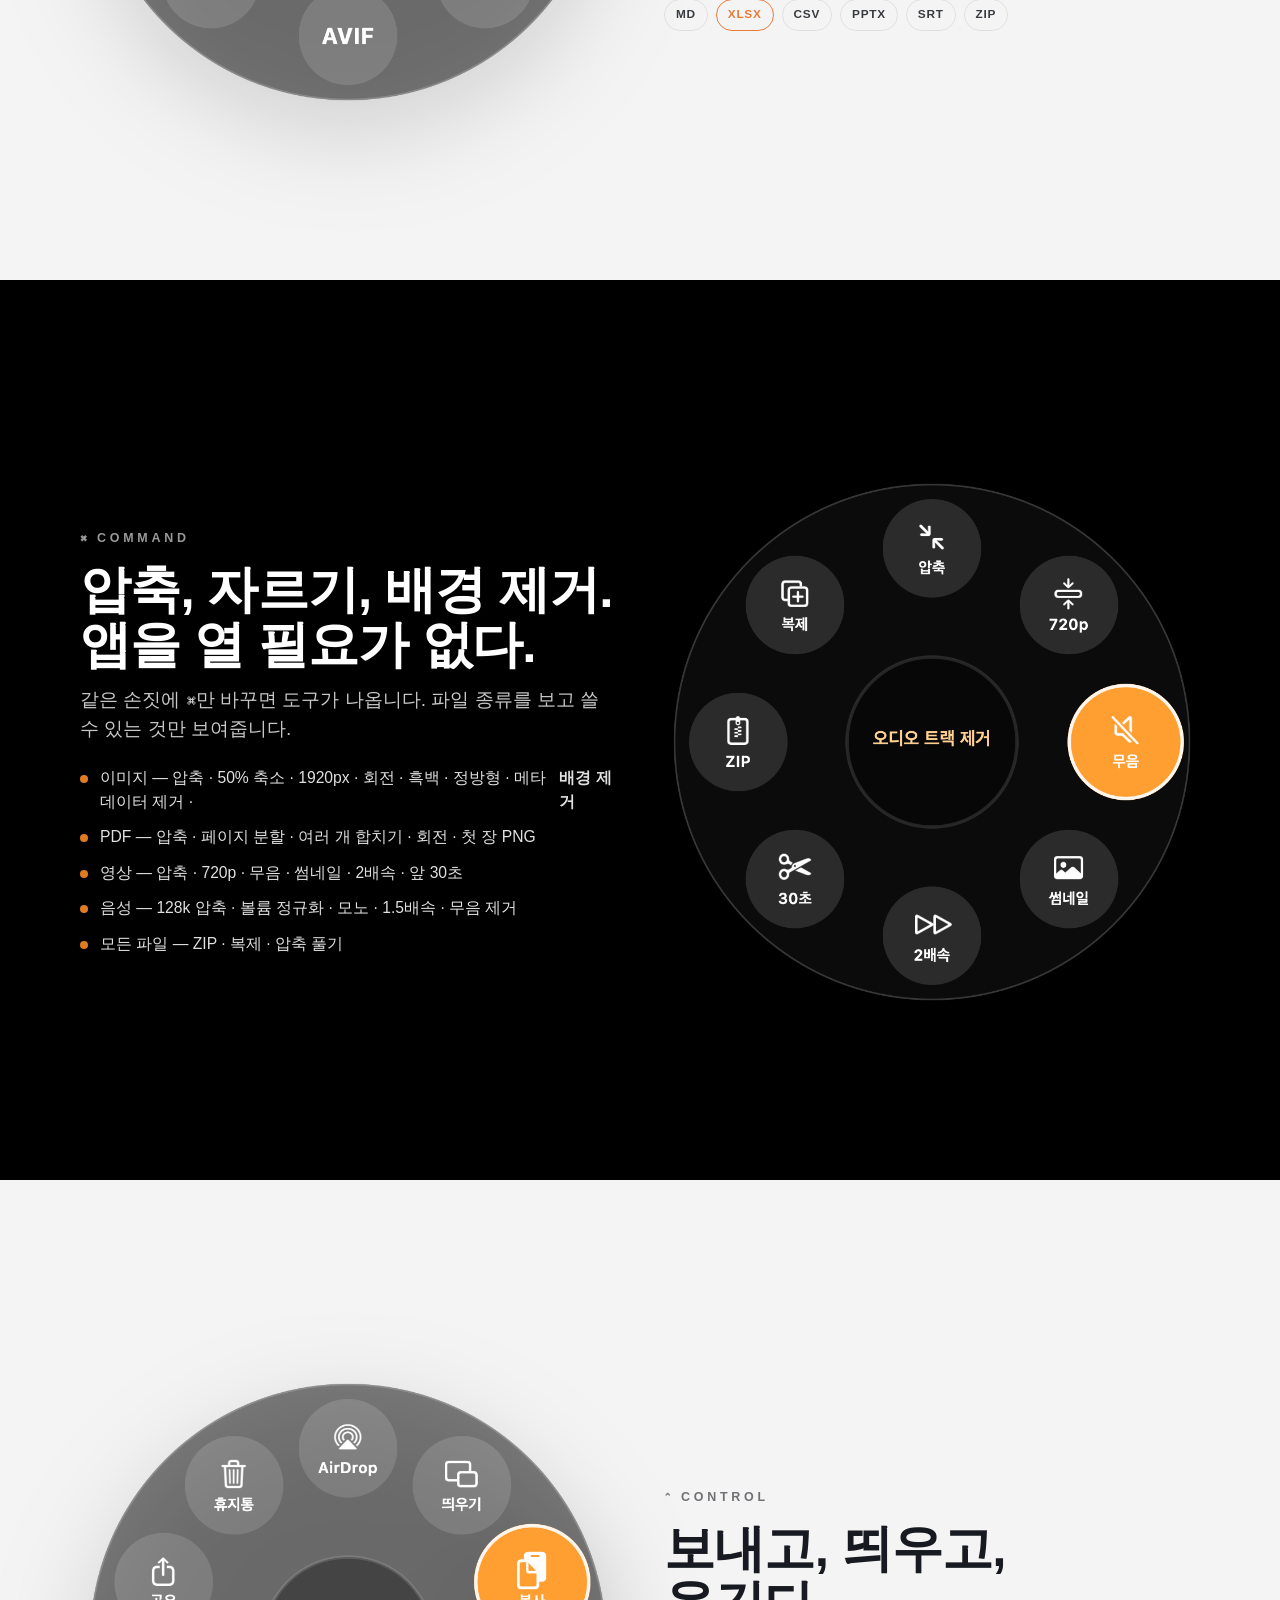
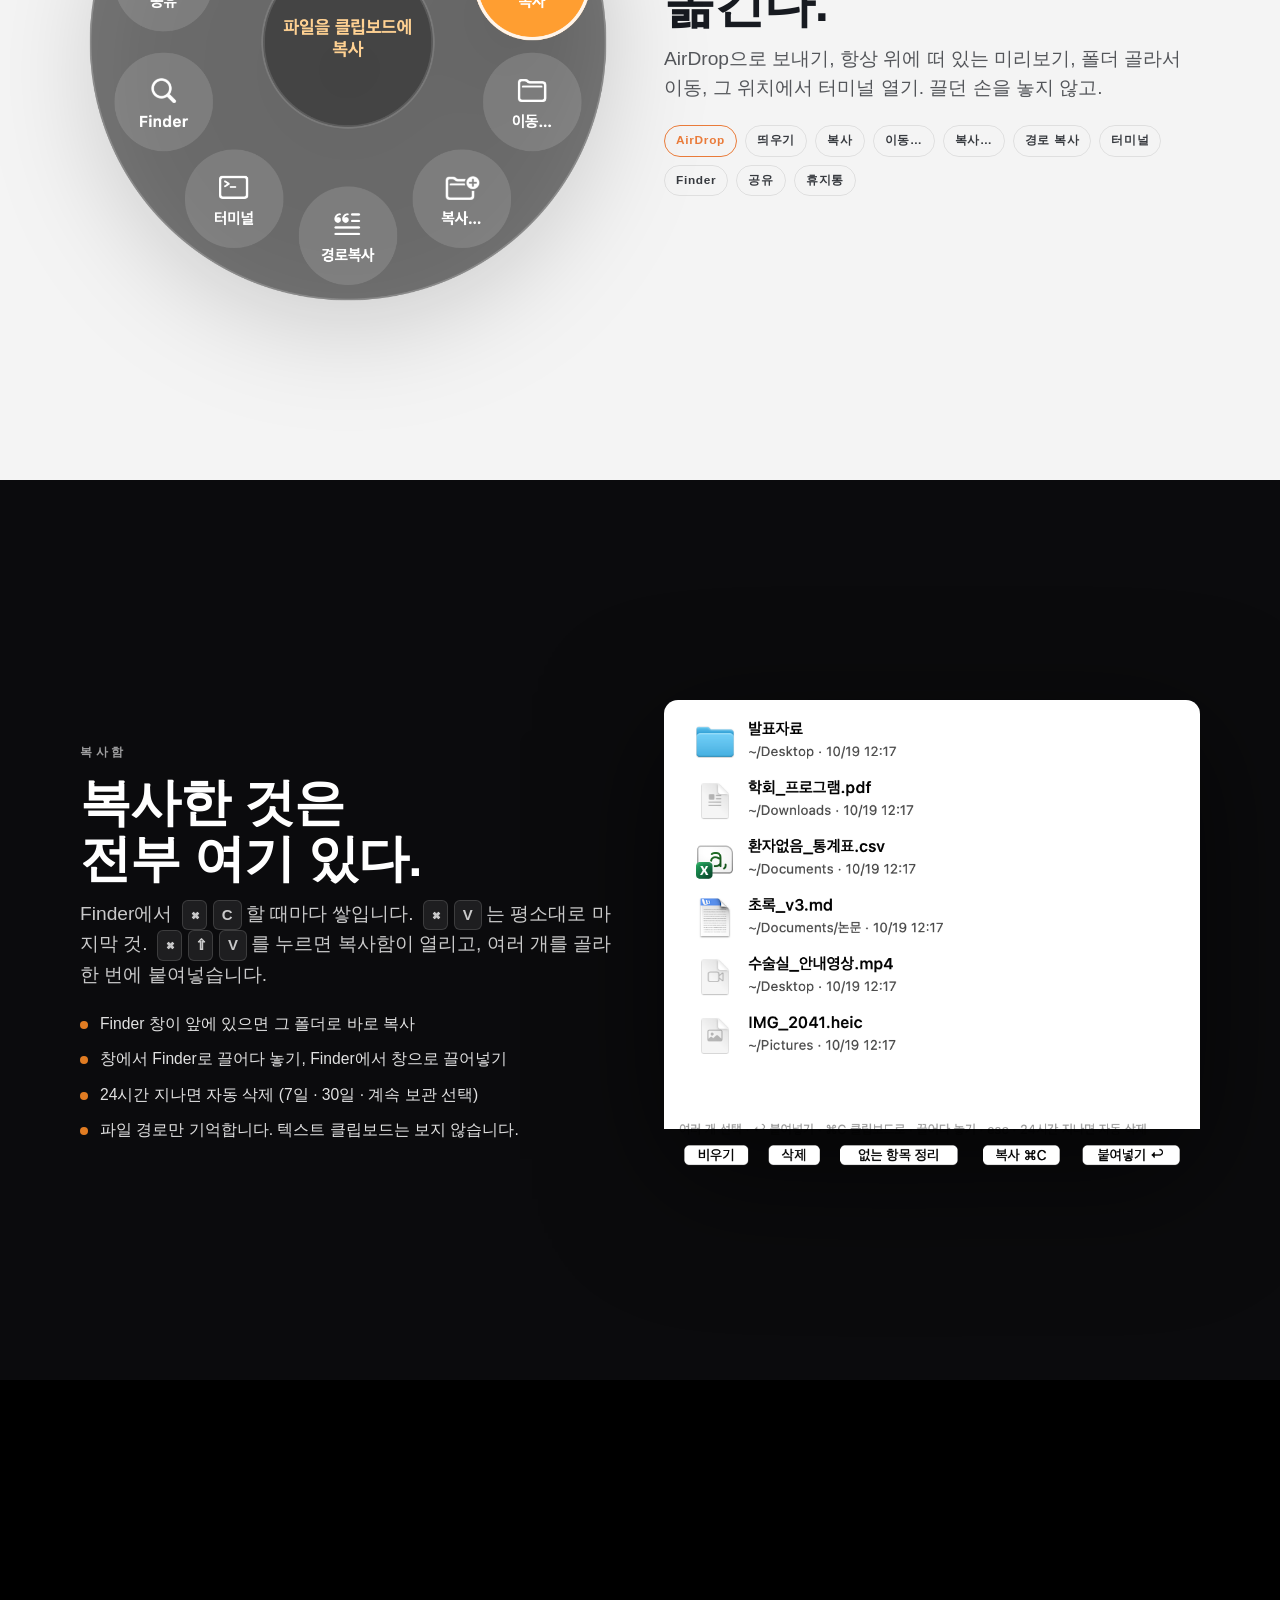
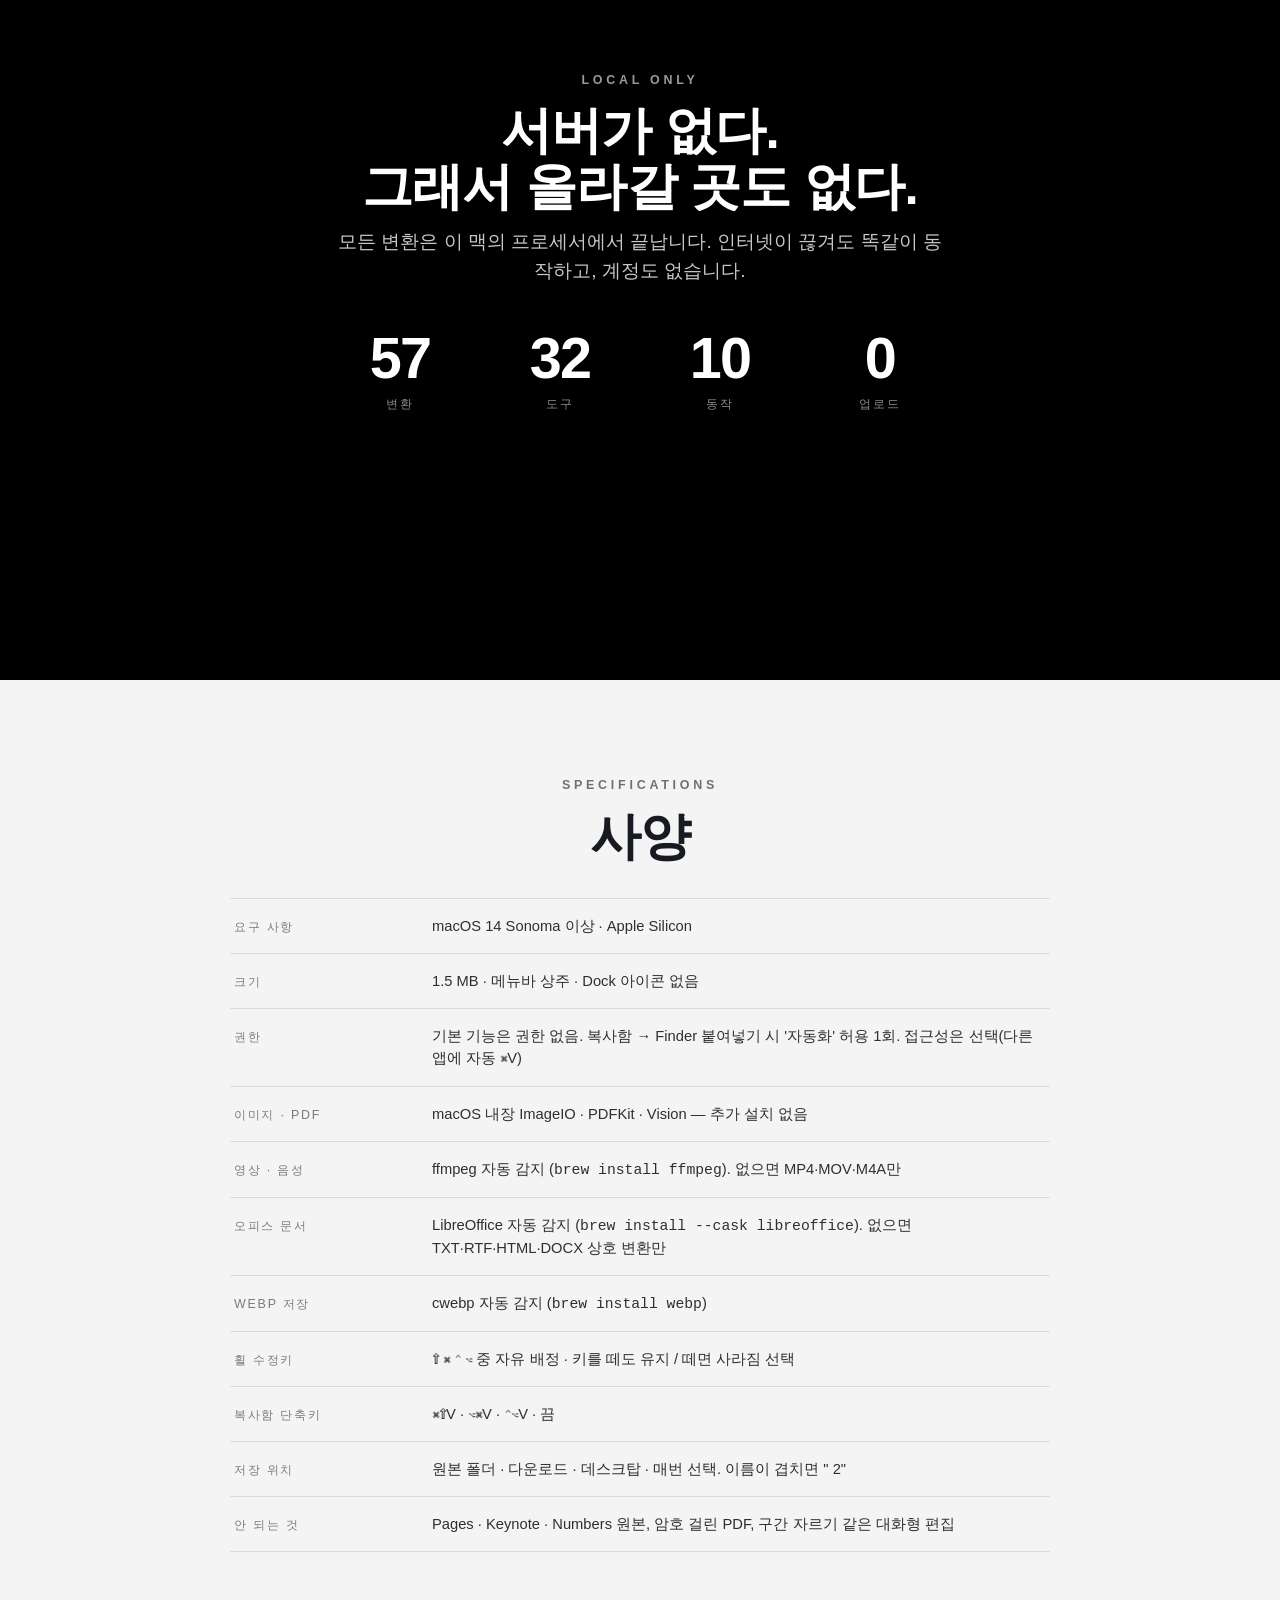
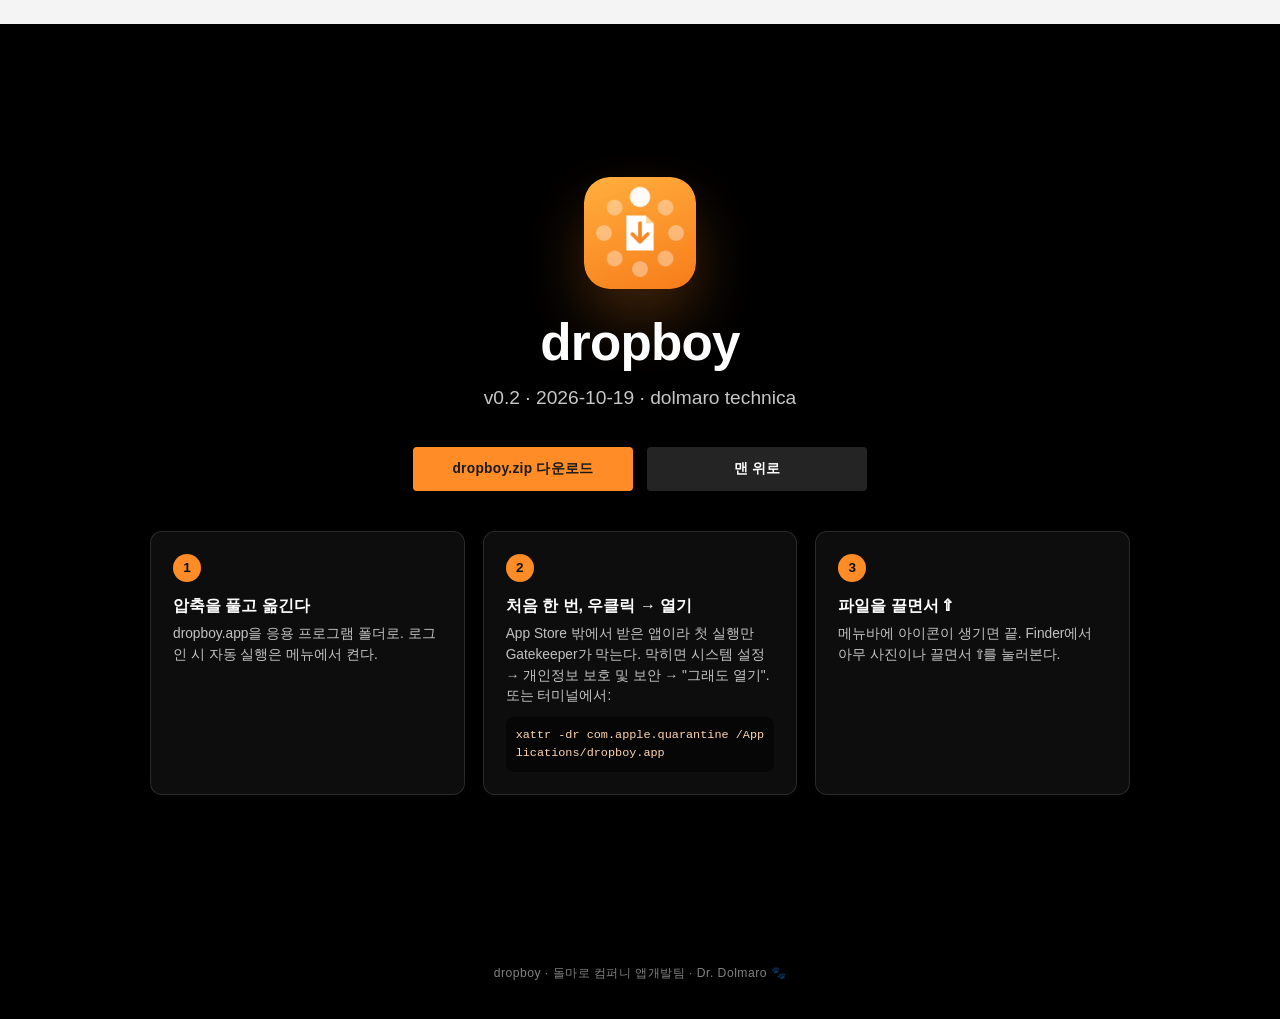
==== commit 6b8f674c: "update dropboy/index.html" ====
--- a/dropboy/index.html
+++ b/dropboy/index.html
@@ -257,7 +257,7 @@
     <p class="sub">v0.2 · 2026-10-19 · dolmaro technica</p>
     <div class="btns">
       <a class="btn primary" href="dropboy.zip" download>dropboy.zip 다운로드</a>
-      <a class="btn ghost" href="../">보물상자로</a>
+      <a class="btn ghost" href="#hero">맨 위로</a>
     </div>
     <div class="steps">
       <div class="step"><i>1</i><h4>압축을 풀고 옮긴다</h4><p>dropboy.app을 응용 프로그램 폴더로. 로그인 시 자동 실행은 메뉴에서 켠다.</p></div>
@@ -267,7 +267,7 @@
   </div>
 </section>
 
-<footer>dropboy · 돌마로 컴퍼니 앱개발팀 · Dr. Dolmaro 🐾 · <a href="../">🧰 보물상자</a></footer>
+<footer>dropboy · 돌마로 컴퍼니 앱개발팀 · Dr. Dolmaro 🐾</footer>
 
 <script>
 const io=new IntersectionObserver(es=>es.forEach(e=>{if(e.isIntersecting){e.target.classList.add('in');io.unobserve(e.target)}}),{threshold:.18});
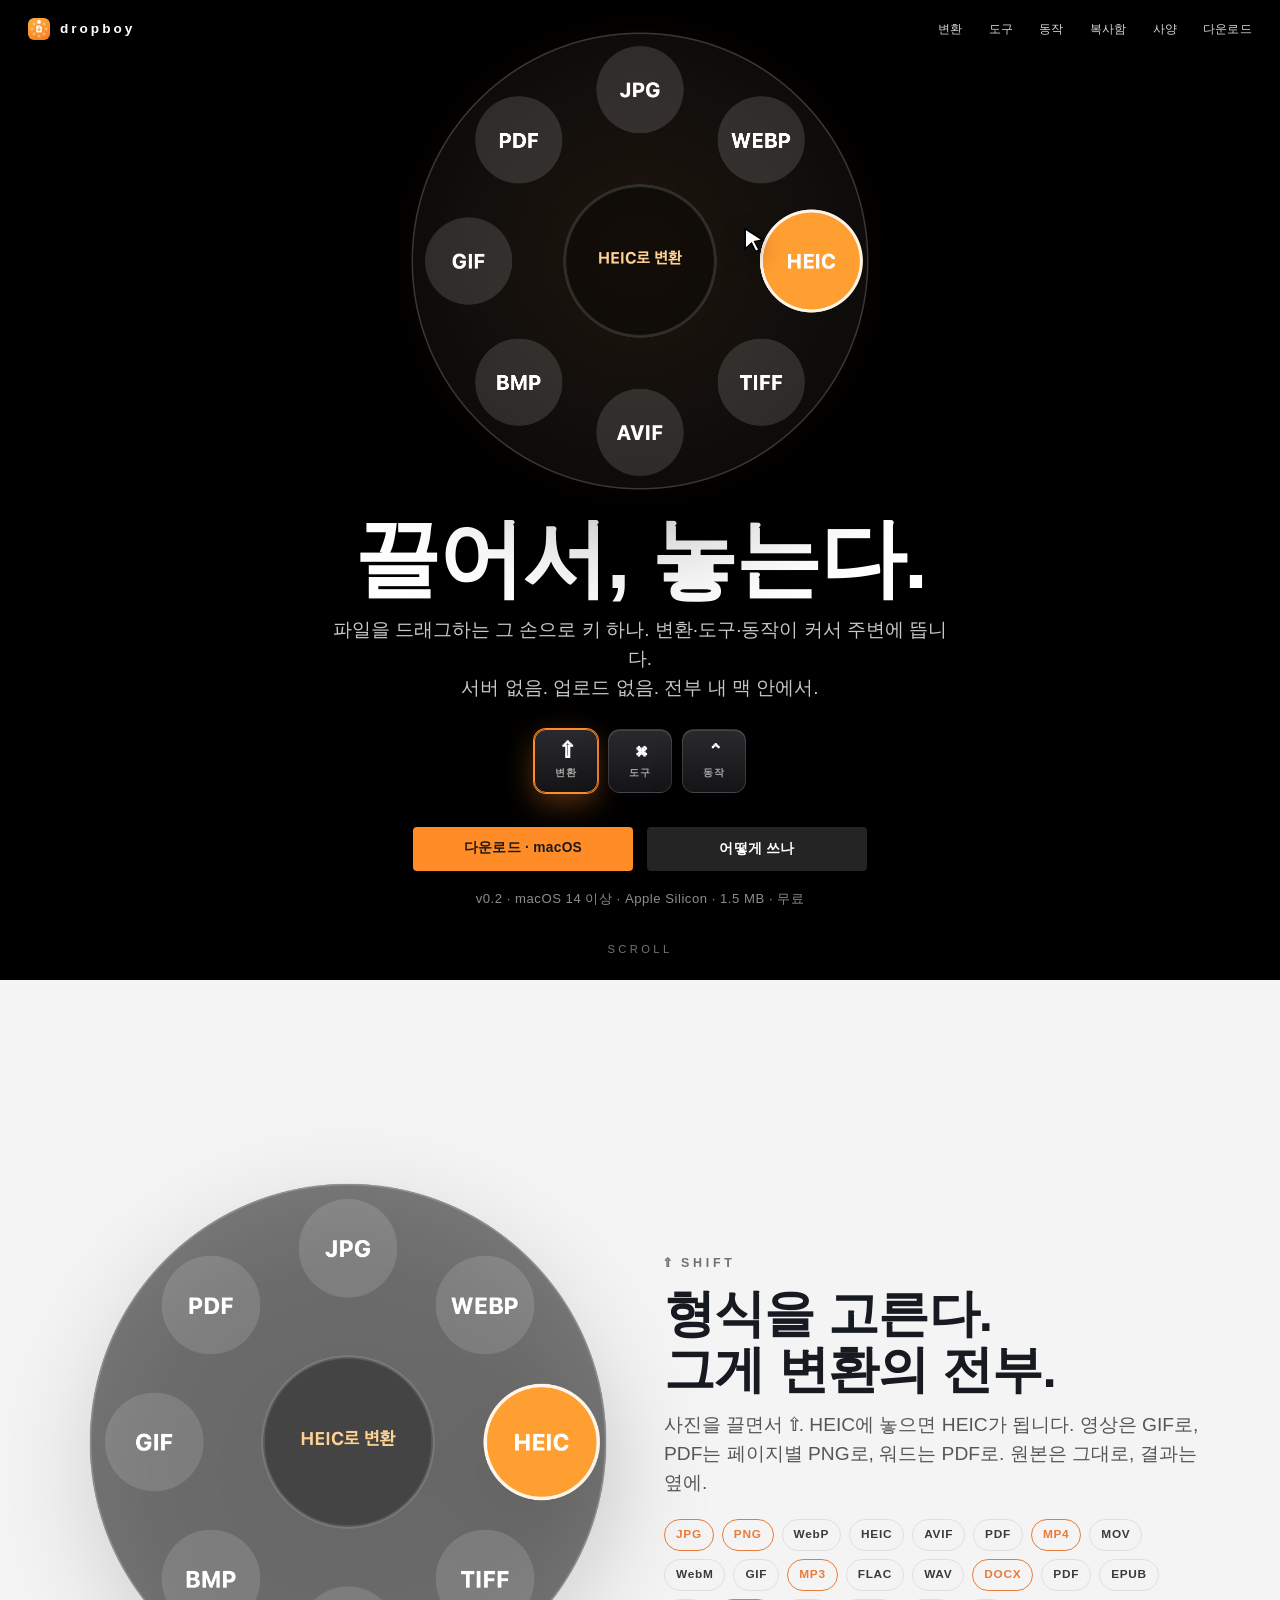
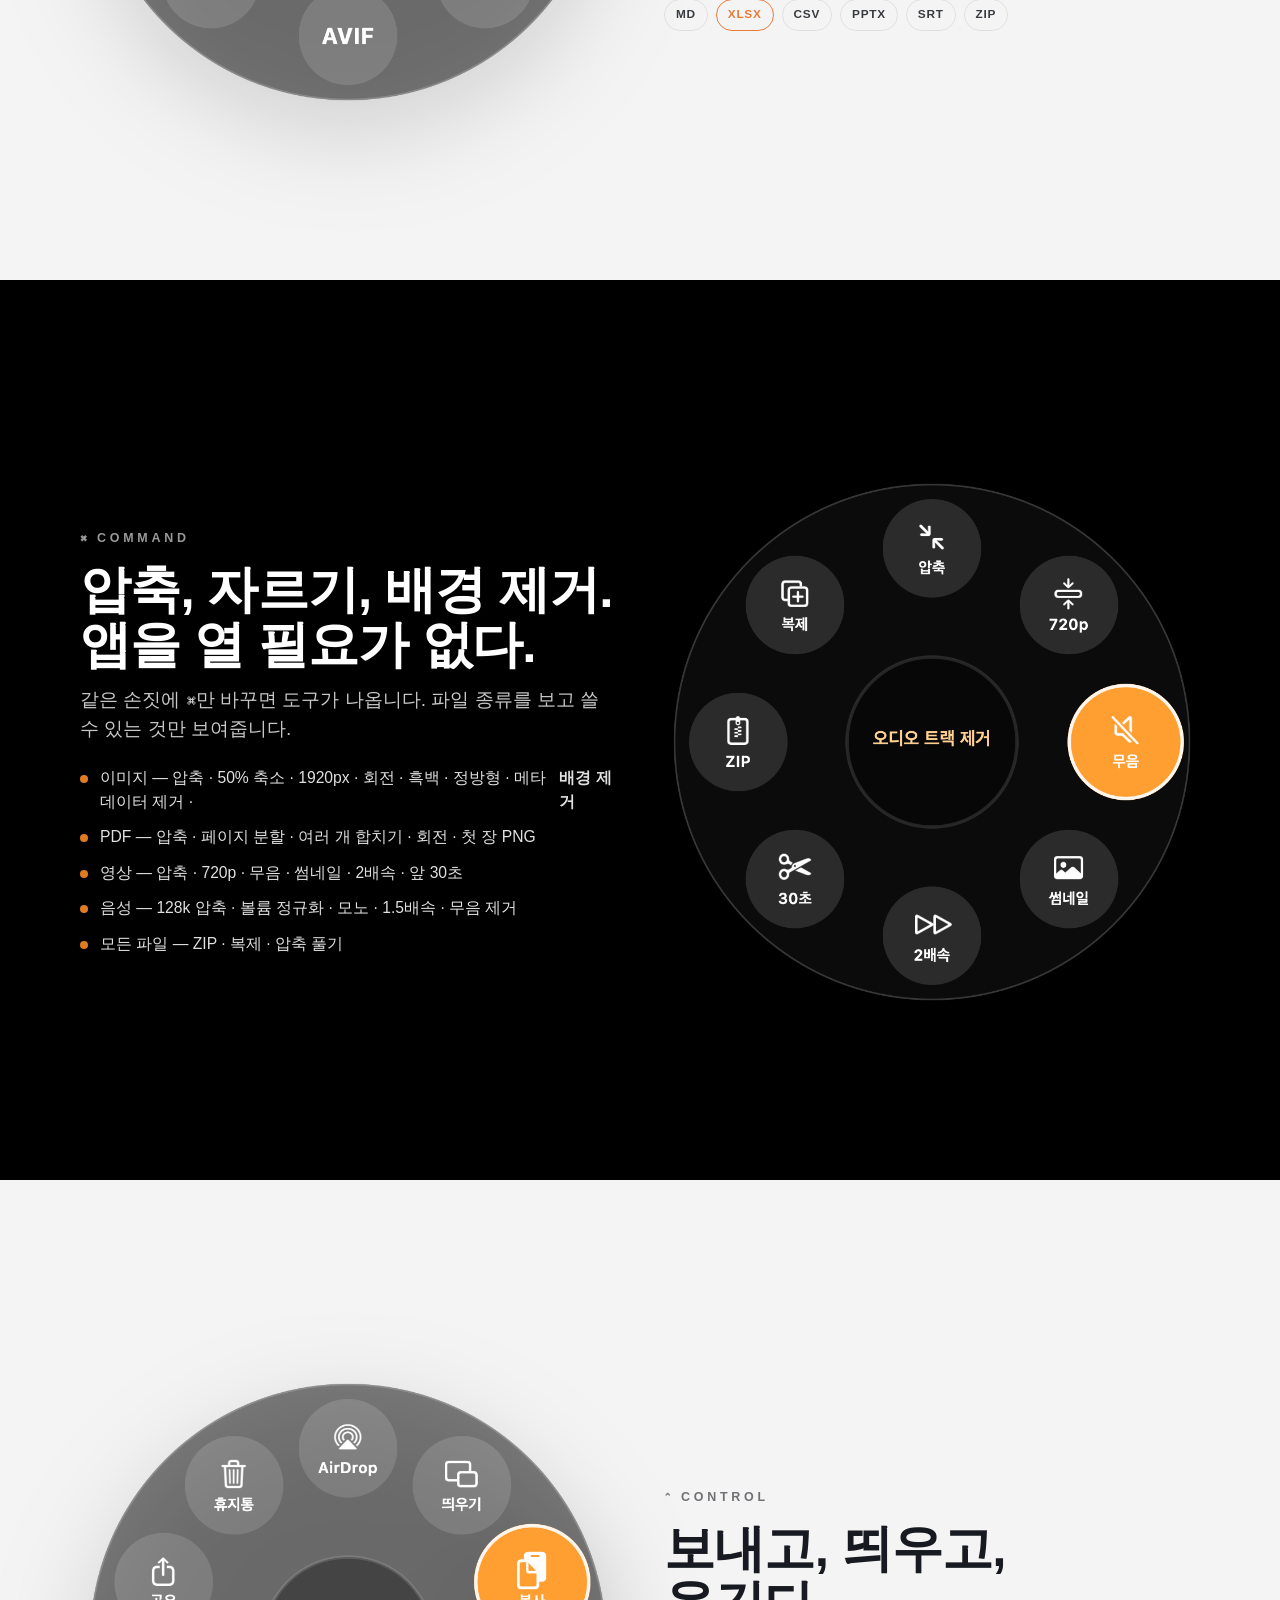
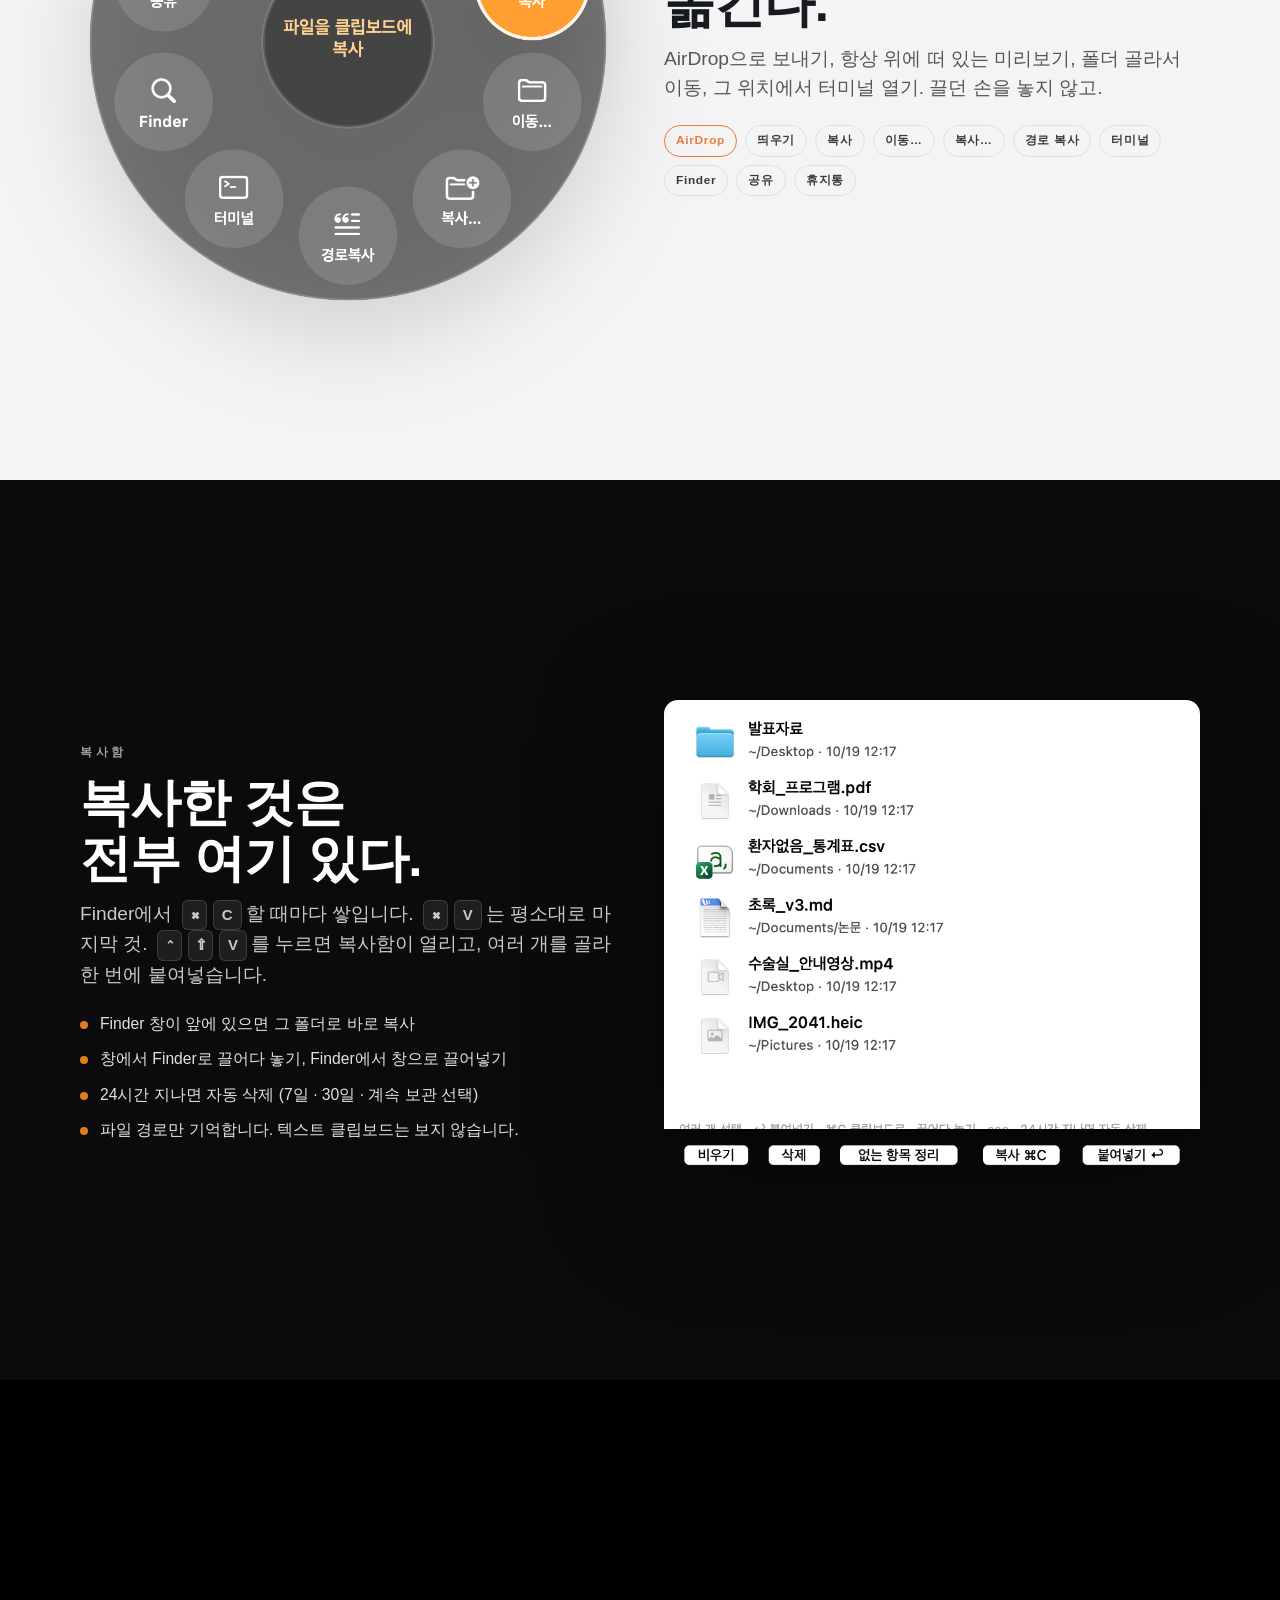
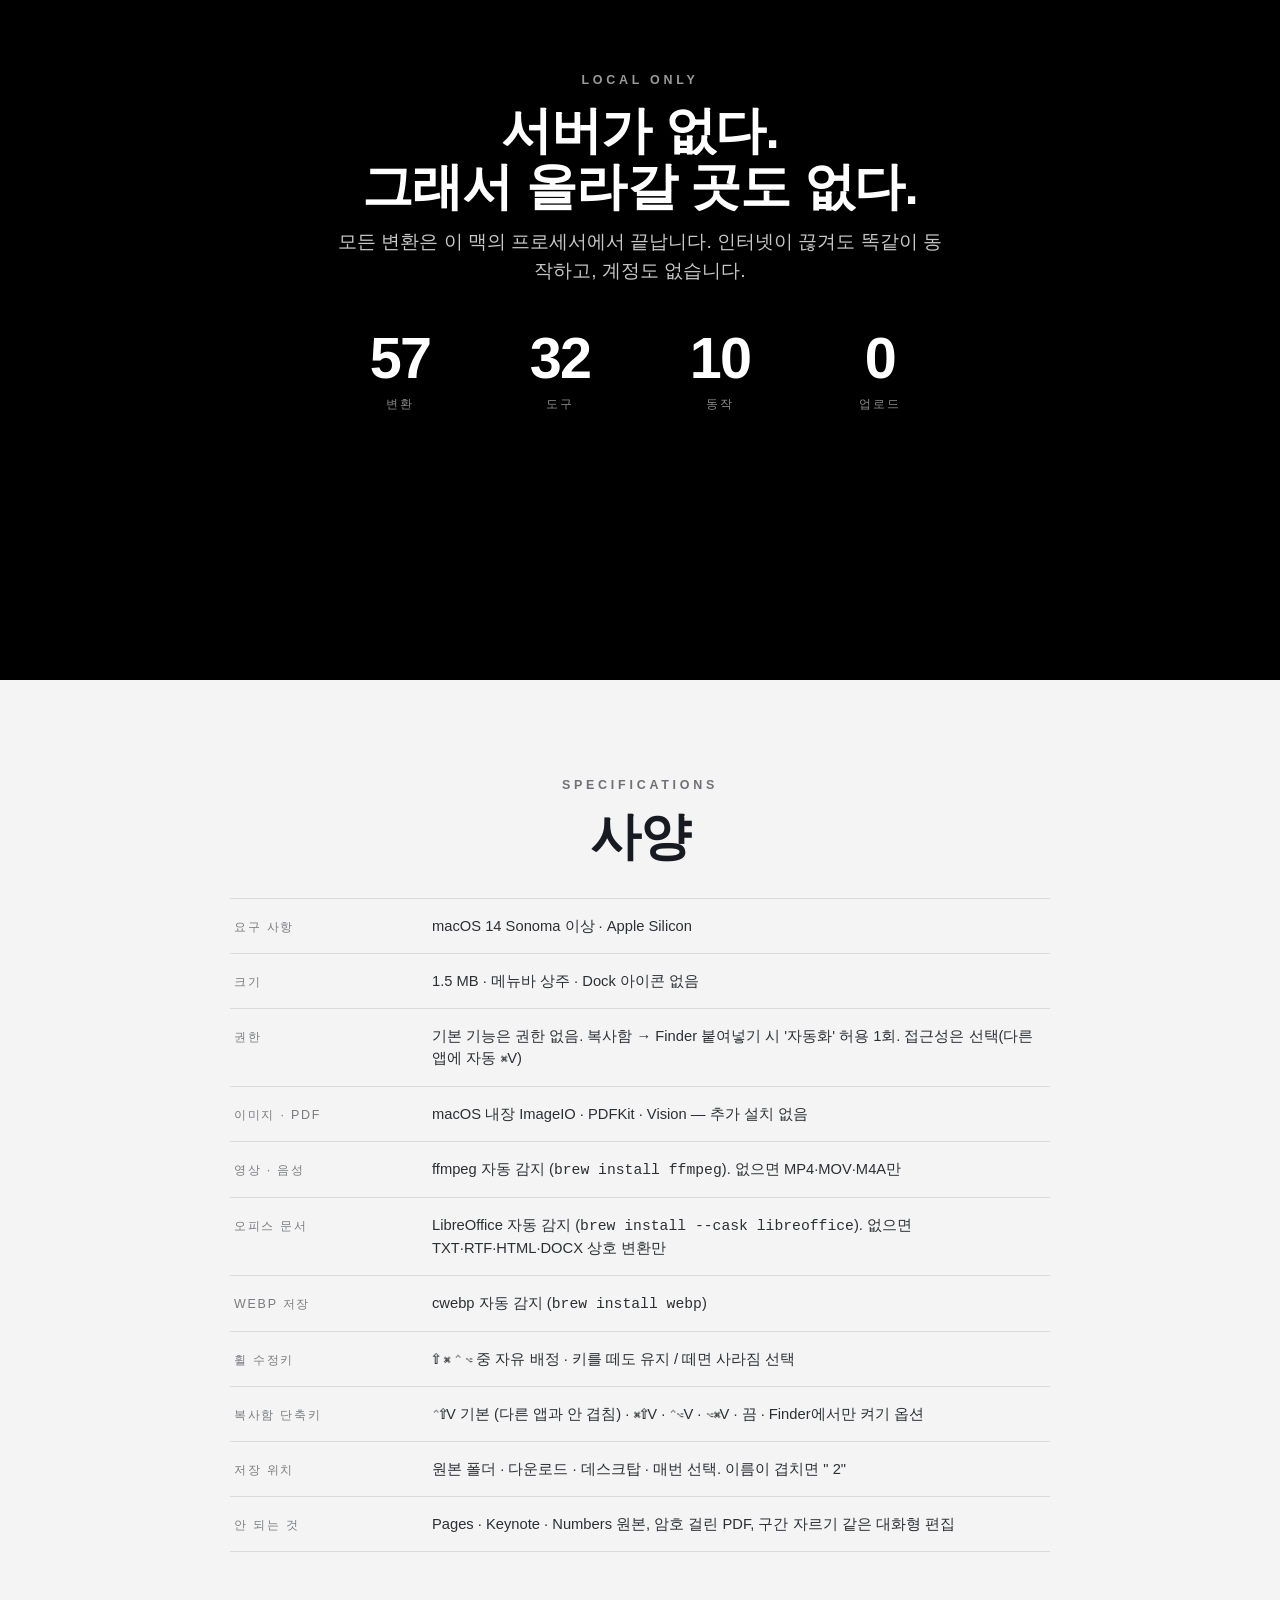
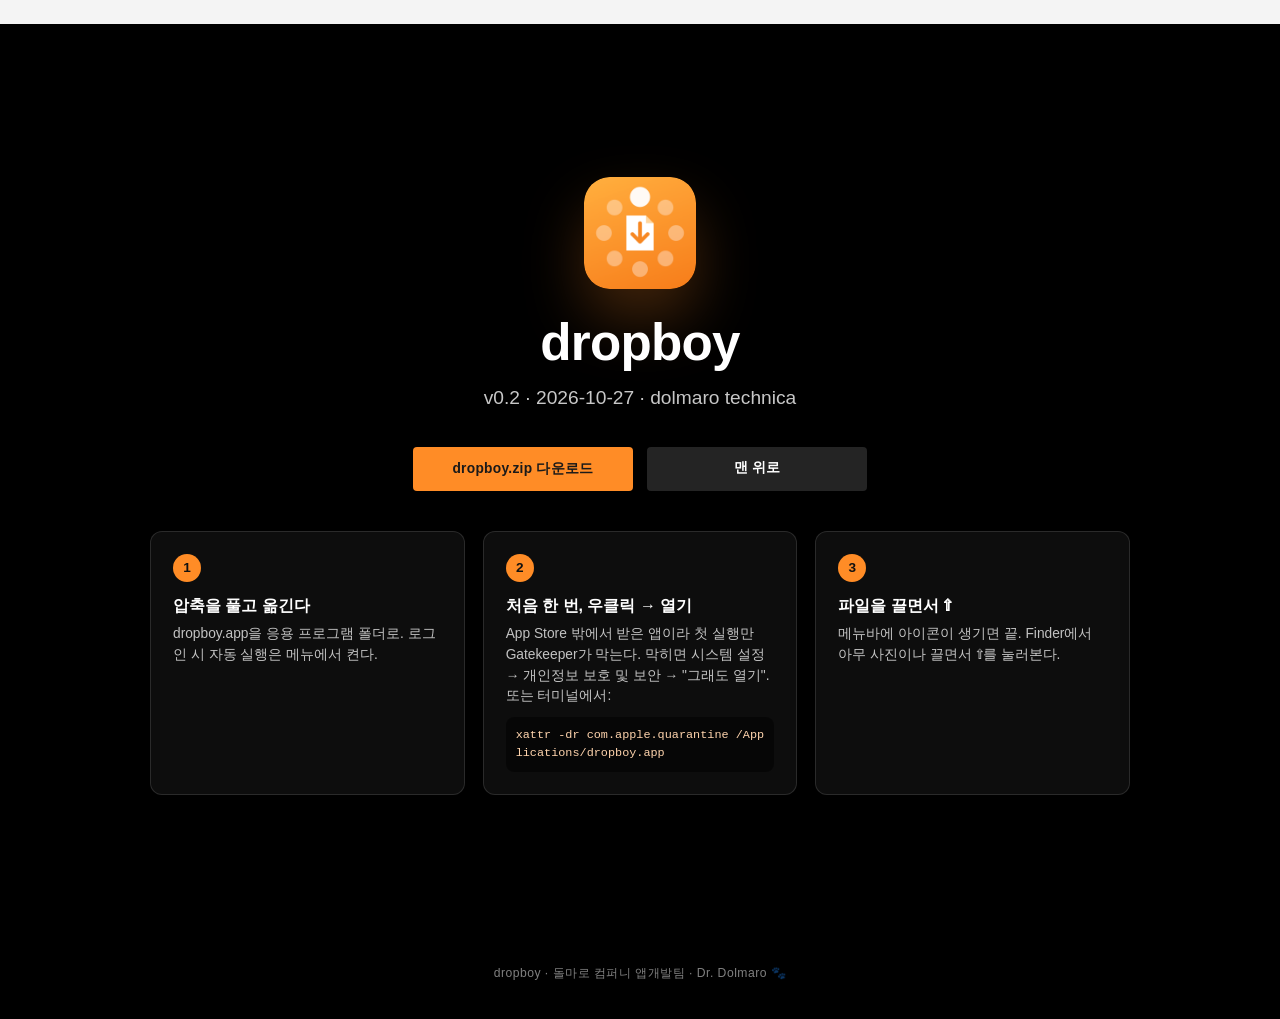
==== commit 7d605d07: "update dropboy/index.html" ====
--- a/dropboy/index.html
+++ b/dropboy/index.html
@@ -205,7 +205,7 @@
     <div class="txt">
       <div class="eyebrow">복사함</div>
       <h2>복사한 것은<br>전부 여기 있다.</h2>
-      <p class="sub">Finder에서 <span class="combo"><kbd>⌘</kbd><kbd>C</kbd></span>할 때마다 쌓입니다. <span class="combo"><kbd>⌘</kbd><kbd>V</kbd></span>는 평소대로 마지막 것. <span class="combo"><kbd>⌘</kbd><kbd>⇧</kbd><kbd>V</kbd></span>를 누르면 복사함이 열리고, 여러 개를 골라 한 번에 붙여넣습니다.</p>
+      <p class="sub">Finder에서 <span class="combo"><kbd>⌘</kbd><kbd>C</kbd></span>할 때마다 쌓입니다. <span class="combo"><kbd>⌘</kbd><kbd>V</kbd></span>는 평소대로 마지막 것. <span class="combo"><kbd>⌃</kbd><kbd>⇧</kbd><kbd>V</kbd></span>를 누르면 복사함이 열리고, 여러 개를 골라 한 번에 붙여넣습니다.</p>
       <ul class="list">
         <li>Finder 창이 앞에 있으면 그 폴더로 바로 복사</li>
         <li>창에서 Finder로 끌어다 놓기, Finder에서 창으로 끌어넣기</li>
@@ -243,7 +243,7 @@
       <div><dt>오피스 문서</dt><dd>LibreOffice 자동 감지 (<code>brew install --cask libreoffice</code>). 없으면 TXT·RTF·HTML·DOCX 상호 변환만</dd></div>
       <div><dt>WebP 저장</dt><dd>cwebp 자동 감지 (<code>brew install webp</code>)</dd></div>
       <div><dt>휠 수정키</dt><dd>⇧ ⌘ ⌃ ⌥ 중 자유 배정 · 키를 떼도 유지 / 떼면 사라짐 선택</dd></div>
-      <div><dt>복사함 단축키</dt><dd>⌘⇧V · ⌥⌘V · ⌃⌥V · 끔</dd></div>
+      <div><dt>복사함 단축키</dt><dd>⌃⇧V 기본 (다른 앱과 안 겹침) · ⌘⇧V · ⌃⌥V · ⌥⌘V · 끔 · Finder에서만 켜기 옵션</dd></div>
       <div><dt>저장 위치</dt><dd>원본 폴더 · 다운로드 · 데스크탑 · 매번 선택. 이름이 겹치면 " 2"</dd></div>
       <div><dt>안 되는 것</dt><dd>Pages · Keynote · Numbers 원본, 암호 걸린 PDF, 구간 자르기 같은 대화형 편집</dd></div>
     </dl>
@@ -254,7 +254,7 @@
   <div class="reveal" style="width:100%;display:flex;flex-direction:column;align-items:center">
     <img src="icon.png" alt="" style="width:112px;border-radius:26px;box-shadow:0 30px 60px rgba(255,140,38,.25)">
     <h2 style="margin-top:26px">dropboy</h2>
-    <p class="sub">v0.2 · 2026-10-19 · dolmaro technica</p>
+    <p class="sub">v0.2 · 2026-10-27 · dolmaro technica</p>
     <div class="btns">
       <a class="btn primary" href="dropboy.zip" download>dropboy.zip 다운로드</a>
       <a class="btn ghost" href="#hero">맨 위로</a>
